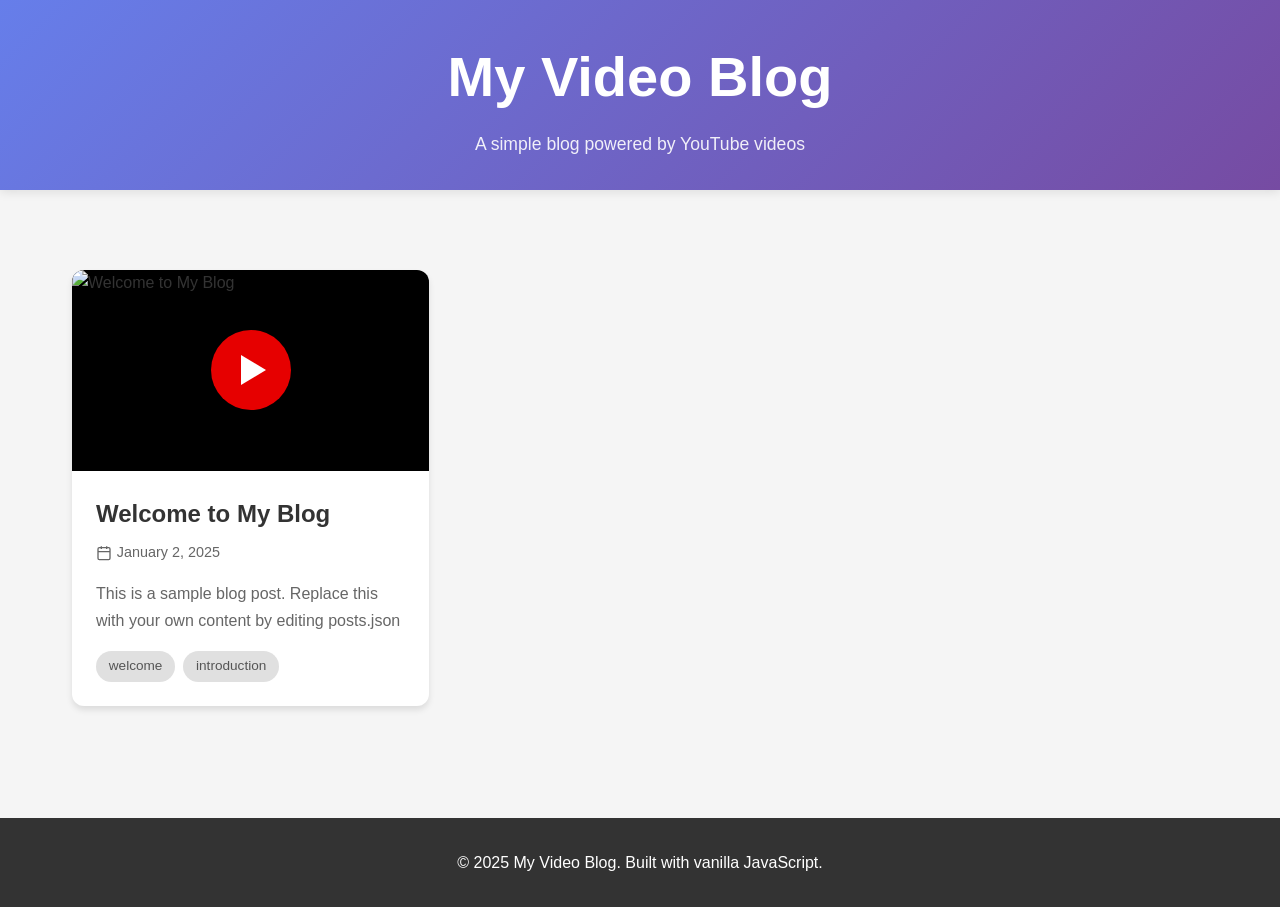
==== index.html @ 634bb18b "first commit" ====
<!DOCTYPE html>
<html lang="en">
<head>
    <meta charset="UTF-8">
    <meta name="viewport" content="width=device-width, initial-scale=1.0">
    <title>My Video Blog</title>
    <link rel="stylesheet" href="src/styles.css">
</head>
<body>
    <header>
        <h1>My Video Blog</h1>
        <p class="subtitle">A simple blog powered by YouTube videos</p>
    </header>
    
    <main>
        <div class="posts-container">
            
        <article class="post-card" data-video-id="dQw4w9WgXcQ">
            <div class="thumbnail-container">
                <img src="https://img.youtube.com/vi/dQw4w9WgXcQ/maxresdefault.jpg" alt="Welcome to My Blog" loading="lazy">
                <div class="play-button"></div>
            </div>
            <div class="post-content">
                <h2 class="post-title">Welcome to My Blog</h2>
                <div class="post-meta">
                    <span class="post-date">
                        <svg width="16" height="16" viewBox="0 0 24 24" fill="none" stroke="currentColor" stroke-width="2">
                            <rect x="3" y="4" width="18" height="18" rx="2" ry="2"></rect>
                            <line x1="16" y1="2" x2="16" y2="6"></line>
                            <line x1="8" y1="2" x2="8" y2="6"></line>
                            <line x1="3" y1="10" x2="21" y2="10"></line>
                        </svg>
                        January 2, 2025
                    </span>
                </div>
                <p class="post-description">This is a sample blog post. Replace this with your own content by editing posts.json</p>
                <div class="post-tags"><span class="tag">welcome</span><span class="tag">introduction</span></div>
            </div>
        </article>
    
        </div>
    </main>
    
    <footer>
        <p>&copy; 2025 My Video Blog. Built with vanilla JavaScript.</p>
    </footer>
    
    <!-- Video Modal -->
    <div id="videoModal" class="modal">
        <div class="modal-content">
            <span class="close">&times;</span>
            <div class="video-wrapper">
                <iframe id="videoFrame" src="" frameborder="0" allow="accelerometer; autoplay; clipboard-write; encrypted-media; gyroscope; picture-in-picture" allowfullscreen></iframe>
            </div>
        </div>
    </div>
    
    <script src="src/script.js"></script>
</body>
</html>
---- src/styles.css ----
/* Reset and Base Styles */
* {
    margin: 0;
    padding: 0;
    box-sizing: border-box;
}

body {
    font-family: -apple-system, BlinkMacSystemFont, 'Segoe UI', Roboto, Oxygen, Ubuntu, Cantarell, sans-serif;
    line-height: 1.6;
    color: #333;
    background-color: #f5f5f5;
}

/* Header */
header {
    background: linear-gradient(135deg, #667eea 0%, #764ba2 100%);
    color: white;
    padding: 2rem 1rem;
    text-align: center;
    box-shadow: 0 2px 10px rgba(0, 0, 0, 0.1);
}

header h1 {
    font-size: 2.5rem;
    margin-bottom: 0.5rem;
    font-weight: 700;
}

.subtitle {
    font-size: 1.1rem;
    opacity: 0.9;
    font-weight: 300;
}

/* Main Content */
main {
    max-width: 1200px;
    margin: 0 auto;
    padding: 2rem 1rem;
}

/* Posts Container - Grid Layout */
.posts-container {
    display: grid;
    grid-template-columns: 1fr;
    gap: 2rem;
    margin-top: 2rem;
}

/* Post Card */
.post-card {
    background: white;
    border-radius: 12px;
    overflow: hidden;
    box-shadow: 0 4px 6px rgba(0, 0, 0, 0.1);
    transition: transform 0.3s ease, box-shadow 0.3s ease;
    cursor: pointer;
}

.post-card:hover {
    transform: translateY(-5px);
    box-shadow: 0 8px 15px rgba(0, 0, 0, 0.2);
}

/* Thumbnail */
.thumbnail-container {
    position: relative;
    width: 100%;
    padding-top: 56.25%; /* 16:9 Aspect Ratio */
    overflow: hidden;
    background: #000;
}

.thumbnail-container img {
    position: absolute;
    top: 0;
    left: 0;
    width: 100%;
    height: 100%;
    object-fit: cover;
    transition: transform 0.3s ease;
}

.post-card:hover .thumbnail-container img {
    transform: scale(1.05);
}

.play-button {
    position: absolute;
    top: 50%;
    left: 50%;
    transform: translate(-50%, -50%);
    width: 80px;
    height: 80px;
    background: rgba(255, 0, 0, 0.9);
    border-radius: 50%;
    display: flex;
    align-items: center;
    justify-content: center;
    transition: transform 0.3s ease, background 0.3s ease;
    pointer-events: none;
}

.play-button::before {
    content: '';
    width: 0;
    height: 0;
    border-left: 25px solid white;
    border-top: 15px solid transparent;
    border-bottom: 15px solid transparent;
    margin-left: 5px;
}

.post-card:hover .play-button {
    transform: translate(-50%, -50%) scale(1.1);
    background: rgba(255, 0, 0, 1);
}

/* Post Content */
.post-content {
    padding: 1.5rem;
}

.post-title {
    font-size: 1.5rem;
    margin-bottom: 0.5rem;
    color: #333;
    font-weight: 600;
}

.post-meta {
    display: flex;
    align-items: center;
    gap: 1rem;
    margin-bottom: 1rem;
    font-size: 0.9rem;
    color: #666;
}

.post-date {
    display: flex;
    align-items: center;
    gap: 0.3rem;
}

.post-tags {
    display: flex;
    flex-wrap: wrap;
    gap: 0.5rem;
    margin-top: 1rem;
}

.tag {
    background: #e0e0e0;
    color: #555;
    padding: 0.3rem 0.8rem;
    border-radius: 20px;
    font-size: 0.85rem;
    font-weight: 500;
}

.post-description {
    color: #666;
    line-height: 1.7;
}

/* Modal Styles */
.modal {
    display: none;
    position: fixed;
    z-index: 1000;
    left: 0;
    top: 0;
    width: 100%;
    height: 100%;
    background-color: rgba(0, 0, 0, 0.9);
    animation: fadeIn 0.3s ease;
}

.modal.show {
    display: flex;
    align-items: center;
    justify-content: center;
}

@keyframes fadeIn {
    from {
        opacity: 0;
    }
    to {
        opacity: 1;
    }
}

.modal-content {
    position: relative;
    width: 90%;
    max-width: 900px;
    margin: auto;
    animation: slideIn 0.3s ease;
}

@keyframes slideIn {
    from {
        transform: scale(0.8);
        opacity: 0;
    }
    to {
        transform: scale(1);
        opacity: 1;
    }
}

.close {
    position: absolute;
    top: -40px;
    right: 0;
    color: white;
    font-size: 40px;
    font-weight: bold;
    cursor: pointer;
    transition: color 0.3s ease;
    z-index: 1001;
}

.close:hover {
    color: #ff4444;
}

.video-wrapper {
    position: relative;
    padding-bottom: 56.25%; /* 16:9 Aspect Ratio */
    height: 0;
    overflow: hidden;
    background: #000;
    border-radius: 8px;
}

.video-wrapper iframe {
    position: absolute;
    top: 0;
    left: 0;
    width: 100%;
    height: 100%;
    border: none;
}

/* Footer */
footer {
    background: #333;
    color: white;
    text-align: center;
    padding: 2rem 1rem;
    margin-top: 4rem;
}

/* Responsive Design - Tablet */
@media (min-width: 768px) {
    header h1 {
        font-size: 3rem;
    }
    
    .posts-container {
        grid-template-columns: repeat(2, 1fr);
        gap: 2rem;
    }
    
    main {
        padding: 3rem 2rem;
    }
}

/* Responsive Design - Desktop */
@media (min-width: 1024px) {
    .posts-container {
        grid-template-columns: repeat(3, 1fr);
    }
    
    header h1 {
        font-size: 3.5rem;
    }
}

/* Mobile Optimizations */
@media (max-width: 767px) {
    header {
        padding: 1.5rem 1rem;
    }
    
    header h1 {
        font-size: 2rem;
    }
    
    .subtitle {
        font-size: 1rem;
    }
    
    main {
        padding: 1.5rem 1rem;
    }
    
    .post-content {
        padding: 1rem;
    }
    
    .post-title {
        font-size: 1.25rem;
    }
    
    .modal-content {
        width: 95%;
    }
    
    .close {
        top: -35px;
        font-size: 35px;
    }
}
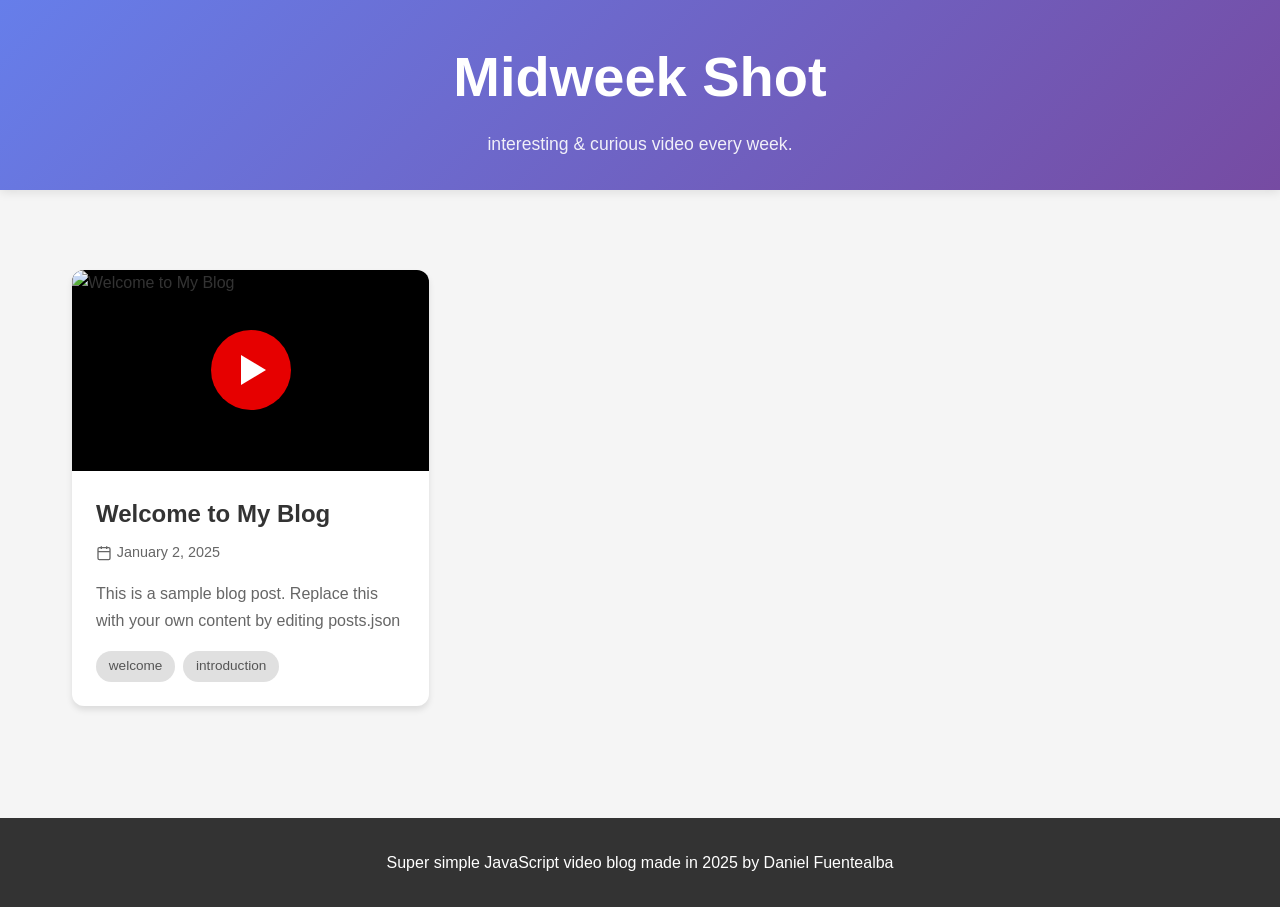
==== commit 3b7e3176: "update and organization in different files" ====
--- a/index.html
+++ b/index.html
@@ -3,13 +3,13 @@
 <head>
     <meta charset="UTF-8">
     <meta name="viewport" content="width=device-width, initial-scale=1.0">
-    <title>My Video Blog</title>
+    <title>Midweek Shot</title>
     <link rel="stylesheet" href="src/styles.css">
 </head>
 <body>
     <header>
-        <h1>My Video Blog</h1>
-        <p class="subtitle">A simple blog powered by YouTube videos</p>
+        <h1>Midweek Shot</h1>
+        <p class="subtitle">interesting & curious video every week.</p>
     </header>
     
     <main>
@@ -42,7 +42,7 @@
     </main>
     
     <footer>
-        <p>&copy; 2025 My Video Blog. Built with vanilla JavaScript.</p>
+        <p>Super simple JavaScript video blog made in 2025 by Daniel Fuentealba</p>
     </footer>
     
     <!-- Video Modal -->
@@ -55,7 +55,8 @@
         </div>
     </div>
     
-    <script src="src/script.js"></script>
+    <script src="src/js/modal.js"></script>
+    <script src="src/js/posts.js"></script>
+    <script src="src/js/main.js"></script>
 </body>
 </html>
-
--- a/src/styles.css
+++ b/src/styles.css
@@ -54,12 +54,11 @@
     border-radius: 12px;
     overflow: hidden;
     box-shadow: 0 4px 6px rgba(0, 0, 0, 0.1);
-    transition: transform 0.3s ease, box-shadow 0.3s ease;
+    transition: box-shadow 0.3s ease;
     cursor: pointer;
 }
 
 .post-card:hover {
-    transform: translateY(-5px);
     box-shadow: 0 8px 15px rgba(0, 0, 0, 0.2);
 }
 
@@ -198,18 +197,6 @@
     width: 90%;
     max-width: 900px;
     margin: auto;
-    animation: slideIn 0.3s ease;
-}
-
-@keyframes slideIn {
-    from {
-        transform: scale(0.8);
-        opacity: 0;
-    }
-    to {
-        transform: scale(1);
-        opacity: 1;
-    }
 }
 
 .close {
@@ -235,6 +222,18 @@
     overflow: hidden;
     background: #000;
     border-radius: 8px;
+    animation: slideIn 0.3s ease;
+}
+
+@keyframes slideIn {
+    from {
+        transform: scale(0.8);
+        opacity: 0;
+    }
+    to {
+        transform: scale(1);
+        opacity: 1;
+    }
 }
 
 .video-wrapper iframe {
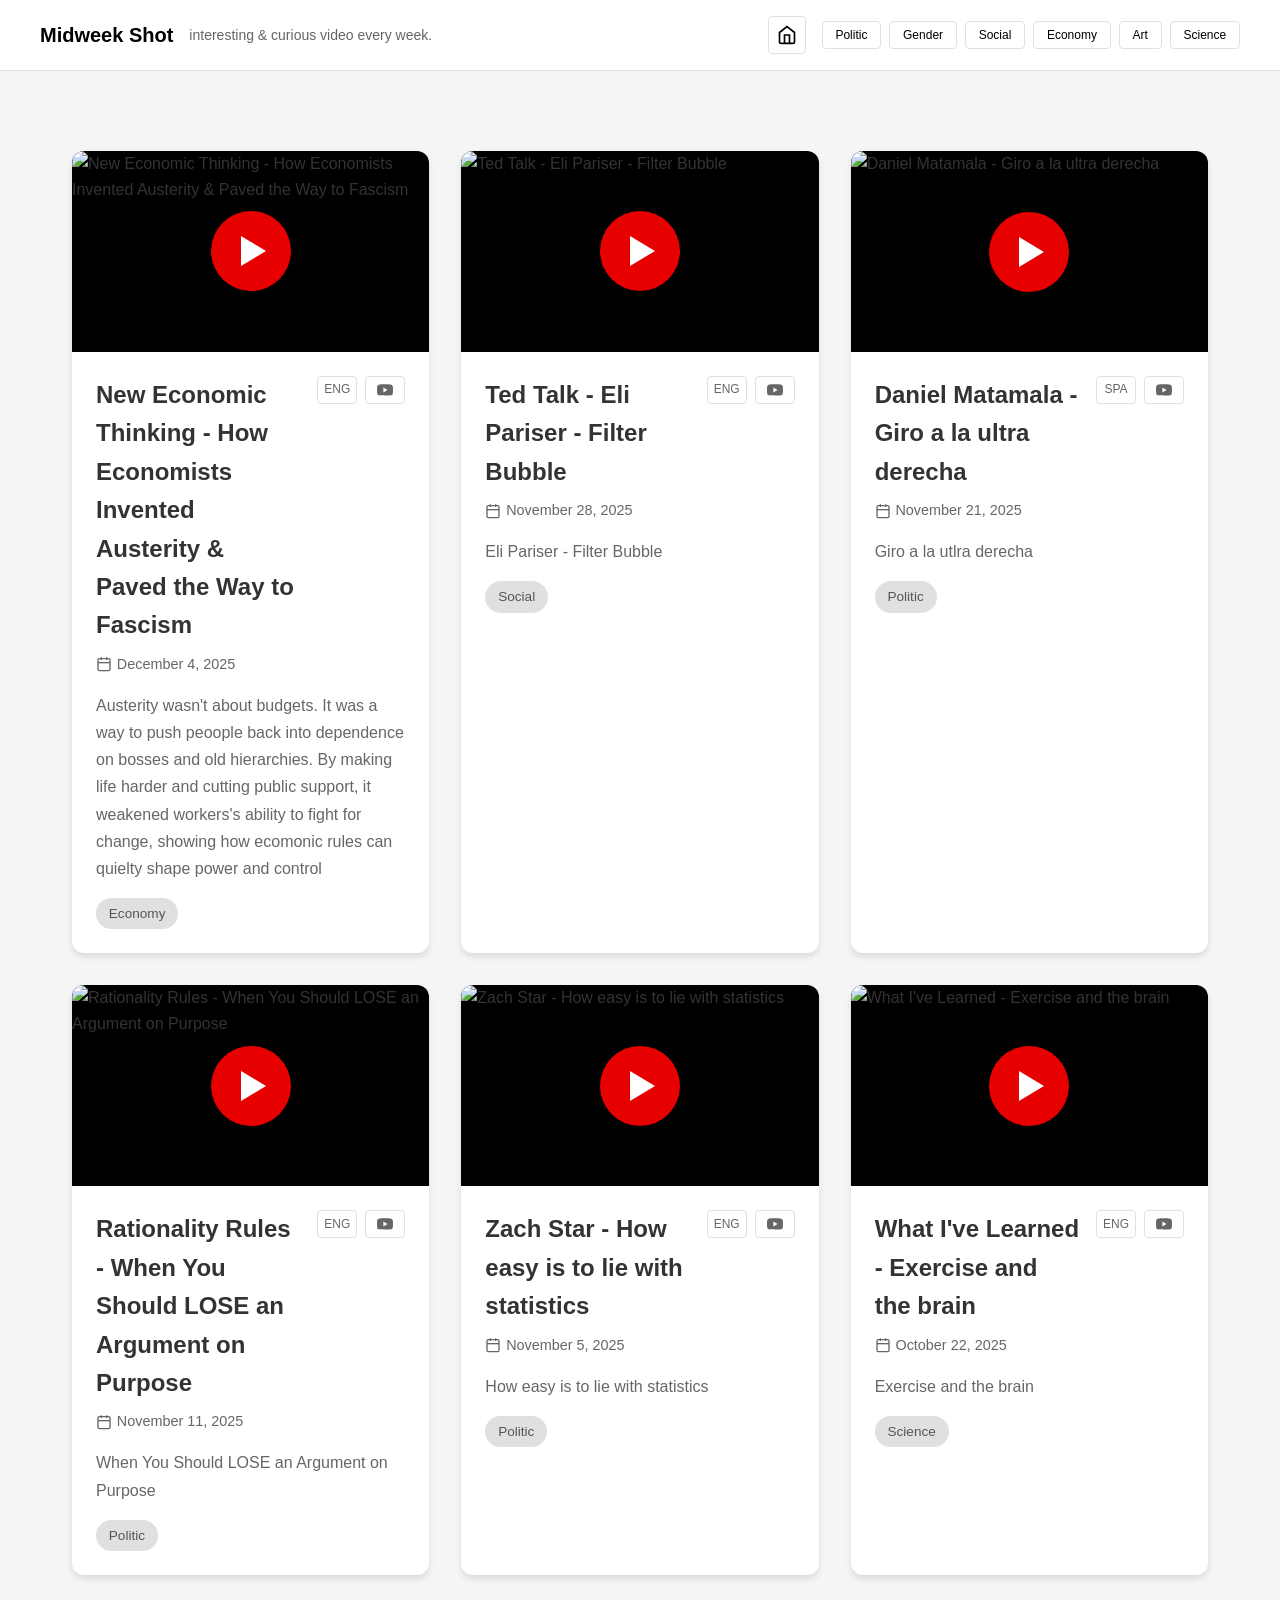
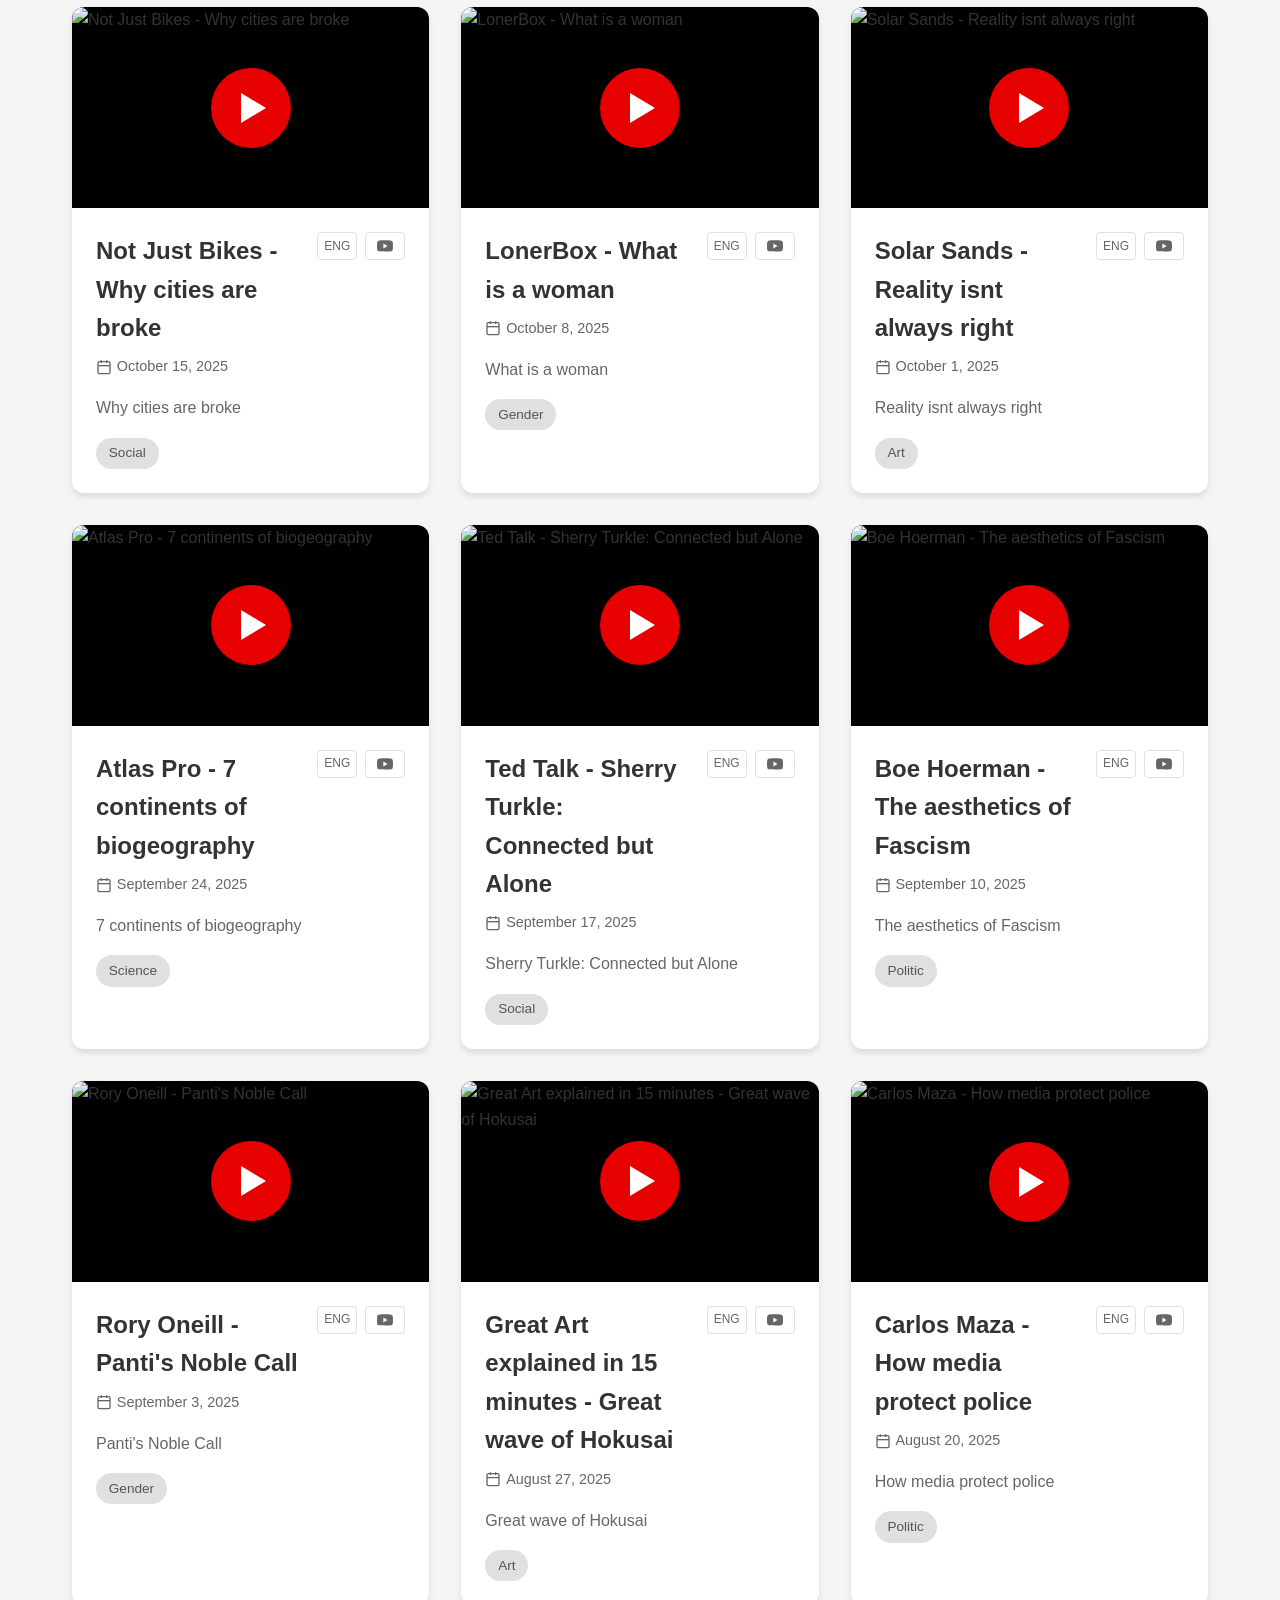
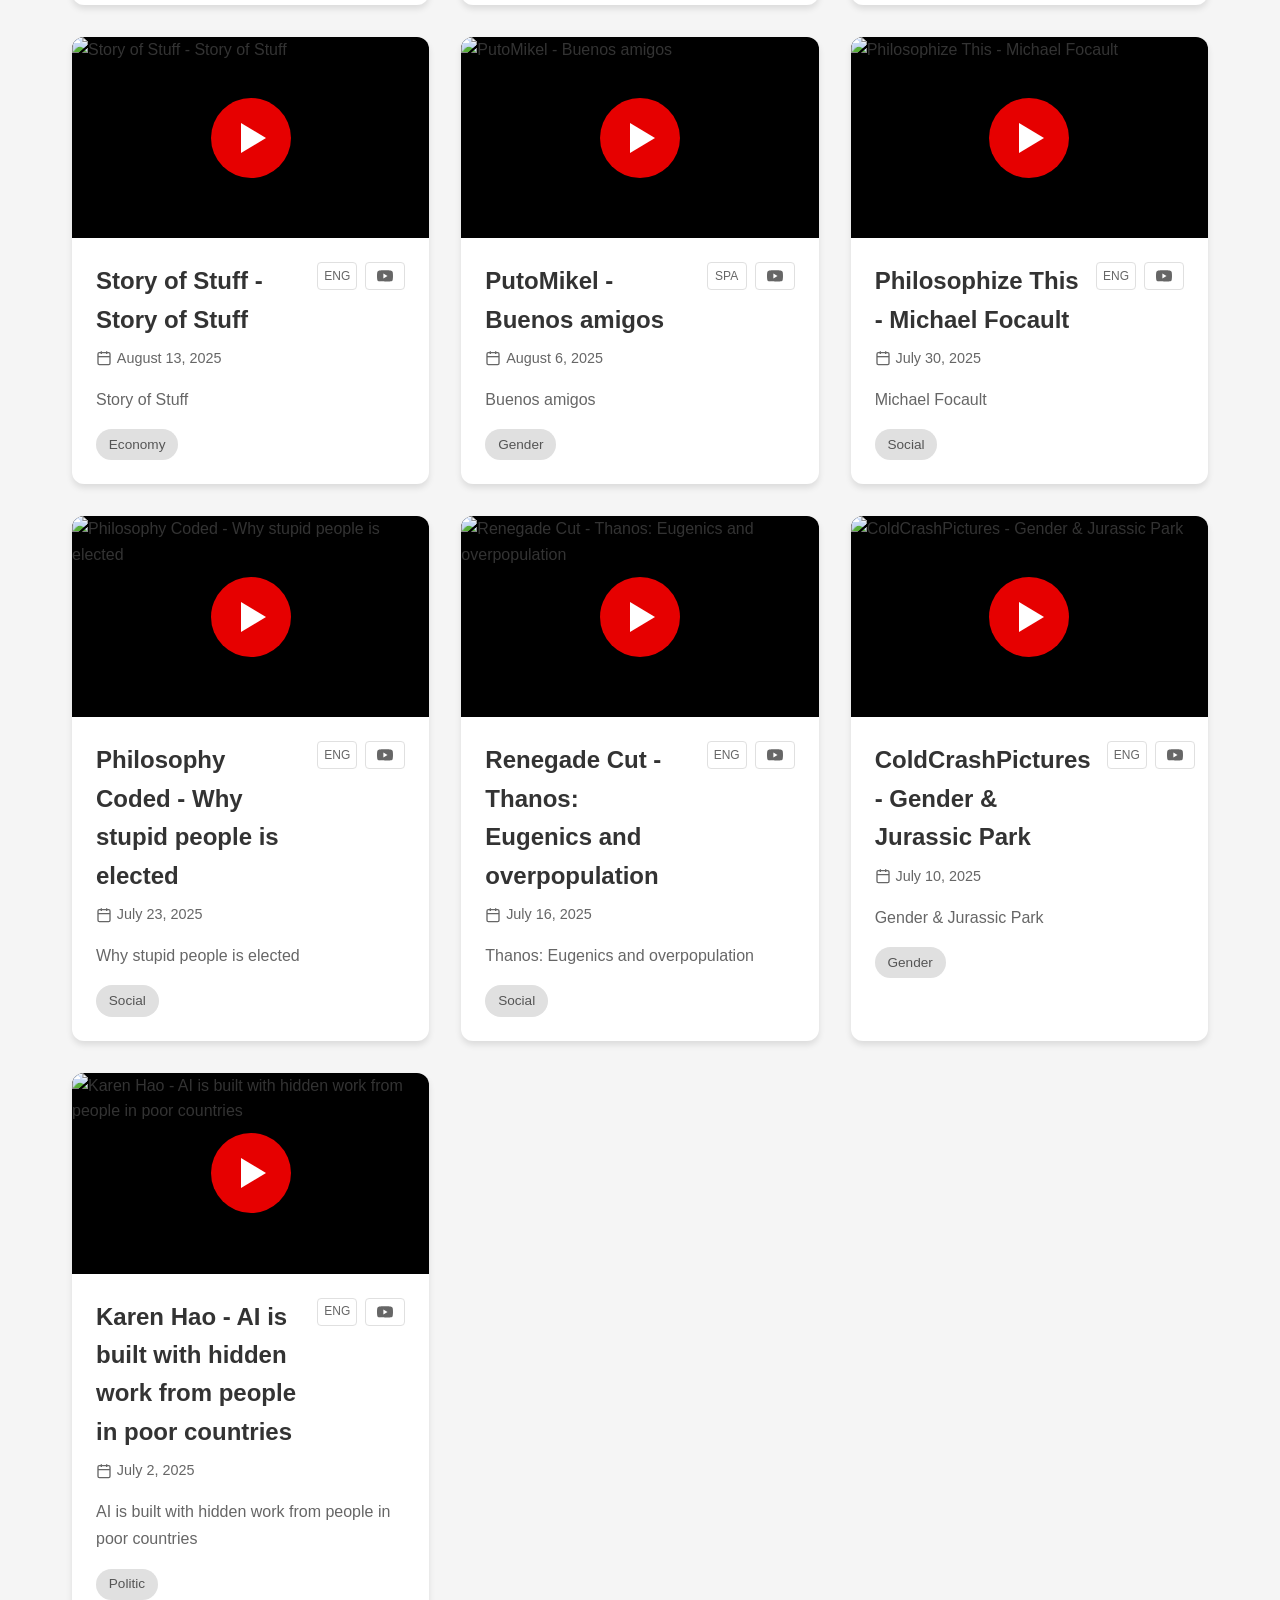
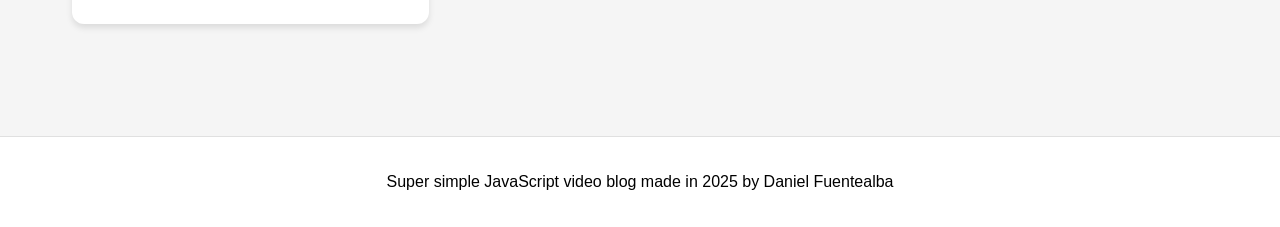
==== commit 7d49a035: "Added tag filtering, created posts, autobuilding (build.yml), youtube integration." ====
--- a/index.html
+++ b/index.html
@@ -1,62 +1,791 @@
 <!DOCTYPE html>
 <html lang="en">
+
 <head>
     <meta charset="UTF-8">
     <meta name="viewport" content="width=device-width, initial-scale=1.0">
     <title>Midweek Shot</title>
     <link rel="stylesheet" href="src/styles.css">
 </head>
+
 <body>
-    <header>
-        <h1>Midweek Shot</h1>
-        <p class="subtitle">interesting & curious video every week.</p>
-    </header>
-    
+    <nav class="navbar">
+        <div class="nav-content">
+            <a href="/" class="nav-brand">
+                <h1>Midweek Shot</h1>
+                <p class="subtitle">interesting & curious video every week.</p>
+            </a>
+            <div class="nav-actions">
+                <a href="/" class="nav-home" title="Home">
+                    <svg width="20" height="20" viewBox="0 0 24 24" fill="none" stroke="currentColor" stroke-width="2">
+                        <path d="M3 9l9-7 9 7v11a2 2 0 0 1-2 2H5a2 2 0 0 1-2-2z"></path>
+                        <polyline points="9 22 9 12 15 12 15 22"></polyline>
+                    </svg>
+                </a>
+                <div class="tag-filters">
+                    <button class="tag-filter" data-tag="Politic">Politic</button>
+                    <button class="tag-filter" data-tag="Gender">Gender</button>
+                    <button class="tag-filter" data-tag="Social">Social</button>
+                    <button class="tag-filter" data-tag="Economy">Economy</button>
+                    <button class="tag-filter" data-tag="Art">Art</button>
+                    <button class="tag-filter" data-tag="Science">Science</button>
+                </div>
+            </div>
+        </div>
+    </nav>
+
     <main>
         <div class="posts-container">
             
-        <article class="post-card" data-video-id="dQw4w9WgXcQ">
-            <div class="thumbnail-container">
-                <img src="https://img.youtube.com/vi/dQw4w9WgXcQ/maxresdefault.jpg" alt="Welcome to My Blog" loading="lazy">
-                <div class="play-button"></div>
-            </div>
-            <div class="post-content">
-                <h2 class="post-title">Welcome to My Blog</h2>
-                <div class="post-meta">
-                    <span class="post-date">
-                        <svg width="16" height="16" viewBox="0 0 24 24" fill="none" stroke="currentColor" stroke-width="2">
-                            <rect x="3" y="4" width="18" height="18" rx="2" ry="2"></rect>
-                            <line x1="16" y1="2" x2="16" y2="6"></line>
-                            <line x1="8" y1="2" x2="8" y2="6"></line>
-                            <line x1="3" y1="10" x2="21" y2="10"></line>
-                        </svg>
-                        January 2, 2025
-                    </span>
-                </div>
-                <p class="post-description">This is a sample blog post. Replace this with your own content by editing posts.json</p>
-                <div class="post-tags"><span class="tag">welcome</span><span class="tag">introduction</span></div>
+        <article class="post-card" data-video-id="ofFR1mD2UOM" data-tags="Economy">
+            <div class="thumbnail-container">
+                <img src="https://img.youtube.com/vi/ofFR1mD2UOM/maxresdefault.jpg" alt="New Economic Thinking - How Economists Invented Austerity & Paved the Way to Fascism" loading="lazy">
+                <div class="play-button"></div>
+            </div>
+            <div class="post-content">
+                <div class="post-header">
+                    <h2 class="post-title">New Economic Thinking - How Economists Invented Austerity & Paved the Way to Fascism</h2>
+                    <div class="post-header-badges">
+                        <span class="post-language">ENG</span>
+                        <a href="https://www.youtube.com/watch?v=ofFR1mD2UOM" target="_blank" rel="noopener noreferrer" class="youtube-button" title="Open the video in Youtube">
+    <svg width="16" height="16" viewBox="0 0 24 24" fill="currentColor">
+      <path d="M23.498 6.186a3.016 3.016 0 0 0-2.122-2.136C19.505 3.545 12 3.545 12 3.545s-7.505 0-9.377.505A3.017 3.017 0 0 0 .502 6.186C0 8.07 0 12 0 12s0 3.93.502 5.814a3.016 3.016 0 0 0 2.122 2.136c1.871.505 9.376.505 9.376.505s7.505 0 9.377-.505a3.015 3.015 0 0 0 2.122-2.136C24 15.93 24 12 24 12s0-3.93-.502-5.814zM9.545 15.568V8.432L15.818 12l-6.273 3.568z"/>
+    </svg>
+  </a>
+                    </div>
+                </div>
+                <div class="post-meta">
+                    <span class="post-date">
+                        <svg width="16" height="16" viewBox="0 0 24 24" fill="none" stroke="currentColor" stroke-width="2">
+                            <rect x="3" y="4" width="18" height="18" rx="2" ry="2"></rect>
+                            <line x1="16" y1="2" x2="16" y2="6"></line>
+                            <line x1="8" y1="2" x2="8" y2="6"></line>
+                            <line x1="3" y1="10" x2="21" y2="10"></line>
+                        </svg>
+                        December 4, 2025
+                    </span>
+                </div>
+                <p class="post-description">Austerity wasn't about budgets. It was a way to push peoople back into dependence on bosses and old hierarchies. By making life harder and cutting public support, it weakened workers's ability to fight for change, showing how ecomonic rules can quielty shape power and control</p>
+                <div class="post-tags"><span class="tag">Economy</span></div>
+            </div>
+        </article>
+    
+        <article class="post-card" data-video-id="B8ofWFx525s" data-tags="Social">
+            <div class="thumbnail-container">
+                <img src="https://img.youtube.com/vi/B8ofWFx525s/maxresdefault.jpg" alt="Ted Talk - Eli Pariser - Filter Bubble" loading="lazy">
+                <div class="play-button"></div>
+            </div>
+            <div class="post-content">
+                <div class="post-header">
+                    <h2 class="post-title">Ted Talk - Eli Pariser - Filter Bubble</h2>
+                    <div class="post-header-badges">
+                        <span class="post-language">ENG</span>
+                        <a href="https://www.youtube.com/watch?v=B8ofWFx525s" target="_blank" rel="noopener noreferrer" class="youtube-button" title="Open the video in Youtube">
+    <svg width="16" height="16" viewBox="0 0 24 24" fill="currentColor">
+      <path d="M23.498 6.186a3.016 3.016 0 0 0-2.122-2.136C19.505 3.545 12 3.545 12 3.545s-7.505 0-9.377.505A3.017 3.017 0 0 0 .502 6.186C0 8.07 0 12 0 12s0 3.93.502 5.814a3.016 3.016 0 0 0 2.122 2.136c1.871.505 9.376.505 9.376.505s7.505 0 9.377-.505a3.015 3.015 0 0 0 2.122-2.136C24 15.93 24 12 24 12s0-3.93-.502-5.814zM9.545 15.568V8.432L15.818 12l-6.273 3.568z"/>
+    </svg>
+  </a>
+                    </div>
+                </div>
+                <div class="post-meta">
+                    <span class="post-date">
+                        <svg width="16" height="16" viewBox="0 0 24 24" fill="none" stroke="currentColor" stroke-width="2">
+                            <rect x="3" y="4" width="18" height="18" rx="2" ry="2"></rect>
+                            <line x1="16" y1="2" x2="16" y2="6"></line>
+                            <line x1="8" y1="2" x2="8" y2="6"></line>
+                            <line x1="3" y1="10" x2="21" y2="10"></line>
+                        </svg>
+                        November 28, 2025
+                    </span>
+                </div>
+                <p class="post-description">Eli Pariser - Filter Bubble</p>
+                <div class="post-tags"><span class="tag">Social</span></div>
+            </div>
+        </article>
+    
+        <article class="post-card" data-video-id="IiMfndq1tjo?t=498" data-tags="Politic">
+            <div class="thumbnail-container">
+                <img src="https://img.youtube.com/vi/IiMfndq1tjo?t=498/maxresdefault.jpg" alt="Daniel Matamala - Giro a la ultra derecha" loading="lazy">
+                <div class="play-button"></div>
+            </div>
+            <div class="post-content">
+                <div class="post-header">
+                    <h2 class="post-title">Daniel Matamala - Giro a la ultra derecha</h2>
+                    <div class="post-header-badges">
+                        <span class="post-language">SPA</span>
+                        <a href="https://www.youtube.com/watch?v=IiMfndq1tjo?t=498" target="_blank" rel="noopener noreferrer" class="youtube-button" title="Open the video in Youtube">
+    <svg width="16" height="16" viewBox="0 0 24 24" fill="currentColor">
+      <path d="M23.498 6.186a3.016 3.016 0 0 0-2.122-2.136C19.505 3.545 12 3.545 12 3.545s-7.505 0-9.377.505A3.017 3.017 0 0 0 .502 6.186C0 8.07 0 12 0 12s0 3.93.502 5.814a3.016 3.016 0 0 0 2.122 2.136c1.871.505 9.376.505 9.376.505s7.505 0 9.377-.505a3.015 3.015 0 0 0 2.122-2.136C24 15.93 24 12 24 12s0-3.93-.502-5.814zM9.545 15.568V8.432L15.818 12l-6.273 3.568z"/>
+    </svg>
+  </a>
+                    </div>
+                </div>
+                <div class="post-meta">
+                    <span class="post-date">
+                        <svg width="16" height="16" viewBox="0 0 24 24" fill="none" stroke="currentColor" stroke-width="2">
+                            <rect x="3" y="4" width="18" height="18" rx="2" ry="2"></rect>
+                            <line x1="16" y1="2" x2="16" y2="6"></line>
+                            <line x1="8" y1="2" x2="8" y2="6"></line>
+                            <line x1="3" y1="10" x2="21" y2="10"></line>
+                        </svg>
+                        November 21, 2025
+                    </span>
+                </div>
+                <p class="post-description">Giro a la utlra derecha</p>
+                <div class="post-tags"><span class="tag">Politic</span></div>
+            </div>
+        </article>
+    
+        <article class="post-card" data-video-id="JcUZszps8LA" data-tags="Politic">
+            <div class="thumbnail-container">
+                <img src="https://img.youtube.com/vi/JcUZszps8LA/maxresdefault.jpg" alt="Rationality Rules - When You Should LOSE an Argument on Purpose" loading="lazy">
+                <div class="play-button"></div>
+            </div>
+            <div class="post-content">
+                <div class="post-header">
+                    <h2 class="post-title">Rationality Rules - When You Should LOSE an Argument on Purpose</h2>
+                    <div class="post-header-badges">
+                        <span class="post-language">ENG</span>
+                        <a href="https://www.youtube.com/watch?v=JcUZszps8LA" target="_blank" rel="noopener noreferrer" class="youtube-button" title="Open the video in Youtube">
+    <svg width="16" height="16" viewBox="0 0 24 24" fill="currentColor">
+      <path d="M23.498 6.186a3.016 3.016 0 0 0-2.122-2.136C19.505 3.545 12 3.545 12 3.545s-7.505 0-9.377.505A3.017 3.017 0 0 0 .502 6.186C0 8.07 0 12 0 12s0 3.93.502 5.814a3.016 3.016 0 0 0 2.122 2.136c1.871.505 9.376.505 9.376.505s7.505 0 9.377-.505a3.015 3.015 0 0 0 2.122-2.136C24 15.93 24 12 24 12s0-3.93-.502-5.814zM9.545 15.568V8.432L15.818 12l-6.273 3.568z"/>
+    </svg>
+  </a>
+                    </div>
+                </div>
+                <div class="post-meta">
+                    <span class="post-date">
+                        <svg width="16" height="16" viewBox="0 0 24 24" fill="none" stroke="currentColor" stroke-width="2">
+                            <rect x="3" y="4" width="18" height="18" rx="2" ry="2"></rect>
+                            <line x1="16" y1="2" x2="16" y2="6"></line>
+                            <line x1="8" y1="2" x2="8" y2="6"></line>
+                            <line x1="3" y1="10" x2="21" y2="10"></line>
+                        </svg>
+                        November 11, 2025
+                    </span>
+                </div>
+                <p class="post-description">When You Should LOSE an Argument on Purpose</p>
+                <div class="post-tags"><span class="tag">Politic</span></div>
+            </div>
+        </article>
+    
+        <article class="post-card" data-video-id="bVG2OQp6jEQ" data-tags="Politic">
+            <div class="thumbnail-container">
+                <img src="https://img.youtube.com/vi/bVG2OQp6jEQ/maxresdefault.jpg" alt="Zach Star - How easy is to lie with statistics" loading="lazy">
+                <div class="play-button"></div>
+            </div>
+            <div class="post-content">
+                <div class="post-header">
+                    <h2 class="post-title">Zach Star - How easy is to lie with statistics</h2>
+                    <div class="post-header-badges">
+                        <span class="post-language">ENG</span>
+                        <a href="https://www.youtube.com/watch?v=bVG2OQp6jEQ" target="_blank" rel="noopener noreferrer" class="youtube-button" title="Open the video in Youtube">
+    <svg width="16" height="16" viewBox="0 0 24 24" fill="currentColor">
+      <path d="M23.498 6.186a3.016 3.016 0 0 0-2.122-2.136C19.505 3.545 12 3.545 12 3.545s-7.505 0-9.377.505A3.017 3.017 0 0 0 .502 6.186C0 8.07 0 12 0 12s0 3.93.502 5.814a3.016 3.016 0 0 0 2.122 2.136c1.871.505 9.376.505 9.376.505s7.505 0 9.377-.505a3.015 3.015 0 0 0 2.122-2.136C24 15.93 24 12 24 12s0-3.93-.502-5.814zM9.545 15.568V8.432L15.818 12l-6.273 3.568z"/>
+    </svg>
+  </a>
+                    </div>
+                </div>
+                <div class="post-meta">
+                    <span class="post-date">
+                        <svg width="16" height="16" viewBox="0 0 24 24" fill="none" stroke="currentColor" stroke-width="2">
+                            <rect x="3" y="4" width="18" height="18" rx="2" ry="2"></rect>
+                            <line x1="16" y1="2" x2="16" y2="6"></line>
+                            <line x1="8" y1="2" x2="8" y2="6"></line>
+                            <line x1="3" y1="10" x2="21" y2="10"></line>
+                        </svg>
+                        November 5, 2025
+                    </span>
+                </div>
+                <p class="post-description">How easy is to lie with statistics</p>
+                <div class="post-tags"><span class="tag">Politic</span></div>
+            </div>
+        </article>
+    
+        <article class="post-card" data-video-id="DsVzKCk066g" data-tags="Science">
+            <div class="thumbnail-container">
+                <img src="https://img.youtube.com/vi/DsVzKCk066g/maxresdefault.jpg" alt="What I've Learned - Exercise and the brain" loading="lazy">
+                <div class="play-button"></div>
+            </div>
+            <div class="post-content">
+                <div class="post-header">
+                    <h2 class="post-title">What I've Learned - Exercise and the brain</h2>
+                    <div class="post-header-badges">
+                        <span class="post-language">ENG</span>
+                        <a href="https://www.youtube.com/watch?v=DsVzKCk066g" target="_blank" rel="noopener noreferrer" class="youtube-button" title="Open the video in Youtube">
+    <svg width="16" height="16" viewBox="0 0 24 24" fill="currentColor">
+      <path d="M23.498 6.186a3.016 3.016 0 0 0-2.122-2.136C19.505 3.545 12 3.545 12 3.545s-7.505 0-9.377.505A3.017 3.017 0 0 0 .502 6.186C0 8.07 0 12 0 12s0 3.93.502 5.814a3.016 3.016 0 0 0 2.122 2.136c1.871.505 9.376.505 9.376.505s7.505 0 9.377-.505a3.015 3.015 0 0 0 2.122-2.136C24 15.93 24 12 24 12s0-3.93-.502-5.814zM9.545 15.568V8.432L15.818 12l-6.273 3.568z"/>
+    </svg>
+  </a>
+                    </div>
+                </div>
+                <div class="post-meta">
+                    <span class="post-date">
+                        <svg width="16" height="16" viewBox="0 0 24 24" fill="none" stroke="currentColor" stroke-width="2">
+                            <rect x="3" y="4" width="18" height="18" rx="2" ry="2"></rect>
+                            <line x1="16" y1="2" x2="16" y2="6"></line>
+                            <line x1="8" y1="2" x2="8" y2="6"></line>
+                            <line x1="3" y1="10" x2="21" y2="10"></line>
+                        </svg>
+                        October 22, 2025
+                    </span>
+                </div>
+                <p class="post-description">Exercise and the brain</p>
+                <div class="post-tags"><span class="tag">Science</span></div>
+            </div>
+        </article>
+    
+        <article class="post-card" data-video-id="7IsMeKl-Sv0" data-tags="Social">
+            <div class="thumbnail-container">
+                <img src="https://img.youtube.com/vi/7IsMeKl-Sv0/maxresdefault.jpg" alt="Not Just Bikes - Why cities are broke" loading="lazy">
+                <div class="play-button"></div>
+            </div>
+            <div class="post-content">
+                <div class="post-header">
+                    <h2 class="post-title">Not Just Bikes - Why cities are broke</h2>
+                    <div class="post-header-badges">
+                        <span class="post-language">ENG</span>
+                        <a href="https://www.youtube.com/watch?v=7IsMeKl-Sv0" target="_blank" rel="noopener noreferrer" class="youtube-button" title="Open the video in Youtube">
+    <svg width="16" height="16" viewBox="0 0 24 24" fill="currentColor">
+      <path d="M23.498 6.186a3.016 3.016 0 0 0-2.122-2.136C19.505 3.545 12 3.545 12 3.545s-7.505 0-9.377.505A3.017 3.017 0 0 0 .502 6.186C0 8.07 0 12 0 12s0 3.93.502 5.814a3.016 3.016 0 0 0 2.122 2.136c1.871.505 9.376.505 9.376.505s7.505 0 9.377-.505a3.015 3.015 0 0 0 2.122-2.136C24 15.93 24 12 24 12s0-3.93-.502-5.814zM9.545 15.568V8.432L15.818 12l-6.273 3.568z"/>
+    </svg>
+  </a>
+                    </div>
+                </div>
+                <div class="post-meta">
+                    <span class="post-date">
+                        <svg width="16" height="16" viewBox="0 0 24 24" fill="none" stroke="currentColor" stroke-width="2">
+                            <rect x="3" y="4" width="18" height="18" rx="2" ry="2"></rect>
+                            <line x1="16" y1="2" x2="16" y2="6"></line>
+                            <line x1="8" y1="2" x2="8" y2="6"></line>
+                            <line x1="3" y1="10" x2="21" y2="10"></line>
+                        </svg>
+                        October 15, 2025
+                    </span>
+                </div>
+                <p class="post-description">Why cities are broke</p>
+                <div class="post-tags"><span class="tag">Social</span></div>
+            </div>
+        </article>
+    
+        <article class="post-card" data-video-id="DsVzKCk066g" data-tags="Gender">
+            <div class="thumbnail-container">
+                <img src="https://img.youtube.com/vi/DsVzKCk066g/maxresdefault.jpg" alt="LonerBox - What is a woman" loading="lazy">
+                <div class="play-button"></div>
+            </div>
+            <div class="post-content">
+                <div class="post-header">
+                    <h2 class="post-title">LonerBox - What is a woman</h2>
+                    <div class="post-header-badges">
+                        <span class="post-language">ENG</span>
+                        <a href="https://www.youtube.com/watch?v=DsVzKCk066g" target="_blank" rel="noopener noreferrer" class="youtube-button" title="Open the video in Youtube">
+    <svg width="16" height="16" viewBox="0 0 24 24" fill="currentColor">
+      <path d="M23.498 6.186a3.016 3.016 0 0 0-2.122-2.136C19.505 3.545 12 3.545 12 3.545s-7.505 0-9.377.505A3.017 3.017 0 0 0 .502 6.186C0 8.07 0 12 0 12s0 3.93.502 5.814a3.016 3.016 0 0 0 2.122 2.136c1.871.505 9.376.505 9.376.505s7.505 0 9.377-.505a3.015 3.015 0 0 0 2.122-2.136C24 15.93 24 12 24 12s0-3.93-.502-5.814zM9.545 15.568V8.432L15.818 12l-6.273 3.568z"/>
+    </svg>
+  </a>
+                    </div>
+                </div>
+                <div class="post-meta">
+                    <span class="post-date">
+                        <svg width="16" height="16" viewBox="0 0 24 24" fill="none" stroke="currentColor" stroke-width="2">
+                            <rect x="3" y="4" width="18" height="18" rx="2" ry="2"></rect>
+                            <line x1="16" y1="2" x2="16" y2="6"></line>
+                            <line x1="8" y1="2" x2="8" y2="6"></line>
+                            <line x1="3" y1="10" x2="21" y2="10"></line>
+                        </svg>
+                        October 8, 2025
+                    </span>
+                </div>
+                <p class="post-description">What is a woman</p>
+                <div class="post-tags"><span class="tag">Gender</span></div>
+            </div>
+        </article>
+    
+        <article class="post-card" data-video-id="Y6PnlPw9sIg" data-tags="Art">
+            <div class="thumbnail-container">
+                <img src="https://img.youtube.com/vi/Y6PnlPw9sIg/maxresdefault.jpg" alt="Solar Sands - Reality isnt always right" loading="lazy">
+                <div class="play-button"></div>
+            </div>
+            <div class="post-content">
+                <div class="post-header">
+                    <h2 class="post-title">Solar Sands - Reality isnt always right</h2>
+                    <div class="post-header-badges">
+                        <span class="post-language">ENG</span>
+                        <a href="https://www.youtube.com/watch?v=Y6PnlPw9sIg" target="_blank" rel="noopener noreferrer" class="youtube-button" title="Open the video in Youtube">
+    <svg width="16" height="16" viewBox="0 0 24 24" fill="currentColor">
+      <path d="M23.498 6.186a3.016 3.016 0 0 0-2.122-2.136C19.505 3.545 12 3.545 12 3.545s-7.505 0-9.377.505A3.017 3.017 0 0 0 .502 6.186C0 8.07 0 12 0 12s0 3.93.502 5.814a3.016 3.016 0 0 0 2.122 2.136c1.871.505 9.376.505 9.376.505s7.505 0 9.377-.505a3.015 3.015 0 0 0 2.122-2.136C24 15.93 24 12 24 12s0-3.93-.502-5.814zM9.545 15.568V8.432L15.818 12l-6.273 3.568z"/>
+    </svg>
+  </a>
+                    </div>
+                </div>
+                <div class="post-meta">
+                    <span class="post-date">
+                        <svg width="16" height="16" viewBox="0 0 24 24" fill="none" stroke="currentColor" stroke-width="2">
+                            <rect x="3" y="4" width="18" height="18" rx="2" ry="2"></rect>
+                            <line x1="16" y1="2" x2="16" y2="6"></line>
+                            <line x1="8" y1="2" x2="8" y2="6"></line>
+                            <line x1="3" y1="10" x2="21" y2="10"></line>
+                        </svg>
+                        October 1, 2025
+                    </span>
+                </div>
+                <p class="post-description">Reality isnt always right</p>
+                <div class="post-tags"><span class="tag">Art</span></div>
+            </div>
+        </article>
+    
+        <article class="post-card" data-video-id="W94Rth-aIkc" data-tags="Science">
+            <div class="thumbnail-container">
+                <img src="https://img.youtube.com/vi/W94Rth-aIkc/maxresdefault.jpg" alt="Atlas Pro - 7 continents of biogeography" loading="lazy">
+                <div class="play-button"></div>
+            </div>
+            <div class="post-content">
+                <div class="post-header">
+                    <h2 class="post-title">Atlas Pro - 7 continents of biogeography</h2>
+                    <div class="post-header-badges">
+                        <span class="post-language">ENG</span>
+                        <a href="https://www.youtube.com/watch?v=W94Rth-aIkc" target="_blank" rel="noopener noreferrer" class="youtube-button" title="Open the video in Youtube">
+    <svg width="16" height="16" viewBox="0 0 24 24" fill="currentColor">
+      <path d="M23.498 6.186a3.016 3.016 0 0 0-2.122-2.136C19.505 3.545 12 3.545 12 3.545s-7.505 0-9.377.505A3.017 3.017 0 0 0 .502 6.186C0 8.07 0 12 0 12s0 3.93.502 5.814a3.016 3.016 0 0 0 2.122 2.136c1.871.505 9.376.505 9.376.505s7.505 0 9.377-.505a3.015 3.015 0 0 0 2.122-2.136C24 15.93 24 12 24 12s0-3.93-.502-5.814zM9.545 15.568V8.432L15.818 12l-6.273 3.568z"/>
+    </svg>
+  </a>
+                    </div>
+                </div>
+                <div class="post-meta">
+                    <span class="post-date">
+                        <svg width="16" height="16" viewBox="0 0 24 24" fill="none" stroke="currentColor" stroke-width="2">
+                            <rect x="3" y="4" width="18" height="18" rx="2" ry="2"></rect>
+                            <line x1="16" y1="2" x2="16" y2="6"></line>
+                            <line x1="8" y1="2" x2="8" y2="6"></line>
+                            <line x1="3" y1="10" x2="21" y2="10"></line>
+                        </svg>
+                        September 24, 2025
+                    </span>
+                </div>
+                <p class="post-description">7 continents of biogeography</p>
+                <div class="post-tags"><span class="tag">Science</span></div>
+            </div>
+        </article>
+    
+        <article class="post-card" data-video-id="t7Xr3AsBEK4" data-tags="Social">
+            <div class="thumbnail-container">
+                <img src="https://img.youtube.com/vi/t7Xr3AsBEK4/maxresdefault.jpg" alt="Ted Talk - Sherry Turkle: Connected but Alone" loading="lazy">
+                <div class="play-button"></div>
+            </div>
+            <div class="post-content">
+                <div class="post-header">
+                    <h2 class="post-title">Ted Talk - Sherry Turkle: Connected but Alone</h2>
+                    <div class="post-header-badges">
+                        <span class="post-language">ENG</span>
+                        <a href="https://www.youtube.com/watch?v=t7Xr3AsBEK4" target="_blank" rel="noopener noreferrer" class="youtube-button" title="Open the video in Youtube">
+    <svg width="16" height="16" viewBox="0 0 24 24" fill="currentColor">
+      <path d="M23.498 6.186a3.016 3.016 0 0 0-2.122-2.136C19.505 3.545 12 3.545 12 3.545s-7.505 0-9.377.505A3.017 3.017 0 0 0 .502 6.186C0 8.07 0 12 0 12s0 3.93.502 5.814a3.016 3.016 0 0 0 2.122 2.136c1.871.505 9.376.505 9.376.505s7.505 0 9.377-.505a3.015 3.015 0 0 0 2.122-2.136C24 15.93 24 12 24 12s0-3.93-.502-5.814zM9.545 15.568V8.432L15.818 12l-6.273 3.568z"/>
+    </svg>
+  </a>
+                    </div>
+                </div>
+                <div class="post-meta">
+                    <span class="post-date">
+                        <svg width="16" height="16" viewBox="0 0 24 24" fill="none" stroke="currentColor" stroke-width="2">
+                            <rect x="3" y="4" width="18" height="18" rx="2" ry="2"></rect>
+                            <line x1="16" y1="2" x2="16" y2="6"></line>
+                            <line x1="8" y1="2" x2="8" y2="6"></line>
+                            <line x1="3" y1="10" x2="21" y2="10"></line>
+                        </svg>
+                        September 17, 2025
+                    </span>
+                </div>
+                <p class="post-description">Sherry Turkle: Connected but Alone</p>
+                <div class="post-tags"><span class="tag">Social</span></div>
+            </div>
+        </article>
+    
+        <article class="post-card" data-video-id="bxXIVt83hI0" data-tags="Politic">
+            <div class="thumbnail-container">
+                <img src="https://img.youtube.com/vi/bxXIVt83hI0/maxresdefault.jpg" alt="Boe Hoerman - The aesthetics of Fascism" loading="lazy">
+                <div class="play-button"></div>
+            </div>
+            <div class="post-content">
+                <div class="post-header">
+                    <h2 class="post-title">Boe Hoerman - The aesthetics of Fascism</h2>
+                    <div class="post-header-badges">
+                        <span class="post-language">ENG</span>
+                        <a href="https://www.youtube.com/watch?v=bxXIVt83hI0" target="_blank" rel="noopener noreferrer" class="youtube-button" title="Open the video in Youtube">
+    <svg width="16" height="16" viewBox="0 0 24 24" fill="currentColor">
+      <path d="M23.498 6.186a3.016 3.016 0 0 0-2.122-2.136C19.505 3.545 12 3.545 12 3.545s-7.505 0-9.377.505A3.017 3.017 0 0 0 .502 6.186C0 8.07 0 12 0 12s0 3.93.502 5.814a3.016 3.016 0 0 0 2.122 2.136c1.871.505 9.376.505 9.376.505s7.505 0 9.377-.505a3.015 3.015 0 0 0 2.122-2.136C24 15.93 24 12 24 12s0-3.93-.502-5.814zM9.545 15.568V8.432L15.818 12l-6.273 3.568z"/>
+    </svg>
+  </a>
+                    </div>
+                </div>
+                <div class="post-meta">
+                    <span class="post-date">
+                        <svg width="16" height="16" viewBox="0 0 24 24" fill="none" stroke="currentColor" stroke-width="2">
+                            <rect x="3" y="4" width="18" height="18" rx="2" ry="2"></rect>
+                            <line x1="16" y1="2" x2="16" y2="6"></line>
+                            <line x1="8" y1="2" x2="8" y2="6"></line>
+                            <line x1="3" y1="10" x2="21" y2="10"></line>
+                        </svg>
+                        September 10, 2025
+                    </span>
+                </div>
+                <p class="post-description">The aesthetics of Fascism</p>
+                <div class="post-tags"><span class="tag">Politic</span></div>
+            </div>
+        </article>
+    
+        <article class="post-card" data-video-id="WXayhUzWnl0" data-tags="Gender">
+            <div class="thumbnail-container">
+                <img src="https://img.youtube.com/vi/WXayhUzWnl0/maxresdefault.jpg" alt="Rory Oneill - Panti's Noble Call" loading="lazy">
+                <div class="play-button"></div>
+            </div>
+            <div class="post-content">
+                <div class="post-header">
+                    <h2 class="post-title">Rory Oneill - Panti's Noble Call</h2>
+                    <div class="post-header-badges">
+                        <span class="post-language">ENG</span>
+                        <a href="https://www.youtube.com/watch?v=WXayhUzWnl0" target="_blank" rel="noopener noreferrer" class="youtube-button" title="Open the video in Youtube">
+    <svg width="16" height="16" viewBox="0 0 24 24" fill="currentColor">
+      <path d="M23.498 6.186a3.016 3.016 0 0 0-2.122-2.136C19.505 3.545 12 3.545 12 3.545s-7.505 0-9.377.505A3.017 3.017 0 0 0 .502 6.186C0 8.07 0 12 0 12s0 3.93.502 5.814a3.016 3.016 0 0 0 2.122 2.136c1.871.505 9.376.505 9.376.505s7.505 0 9.377-.505a3.015 3.015 0 0 0 2.122-2.136C24 15.93 24 12 24 12s0-3.93-.502-5.814zM9.545 15.568V8.432L15.818 12l-6.273 3.568z"/>
+    </svg>
+  </a>
+                    </div>
+                </div>
+                <div class="post-meta">
+                    <span class="post-date">
+                        <svg width="16" height="16" viewBox="0 0 24 24" fill="none" stroke="currentColor" stroke-width="2">
+                            <rect x="3" y="4" width="18" height="18" rx="2" ry="2"></rect>
+                            <line x1="16" y1="2" x2="16" y2="6"></line>
+                            <line x1="8" y1="2" x2="8" y2="6"></line>
+                            <line x1="3" y1="10" x2="21" y2="10"></line>
+                        </svg>
+                        September 3, 2025
+                    </span>
+                </div>
+                <p class="post-description">Panti's Noble Call</p>
+                <div class="post-tags"><span class="tag">Gender</span></div>
+            </div>
+        </article>
+    
+        <article class="post-card" data-video-id="IBcB_dYtGUg" data-tags="Art">
+            <div class="thumbnail-container">
+                <img src="https://img.youtube.com/vi/IBcB_dYtGUg/maxresdefault.jpg" alt="Great Art explained in 15 minutes - Great wave of Hokusai" loading="lazy">
+                <div class="play-button"></div>
+            </div>
+            <div class="post-content">
+                <div class="post-header">
+                    <h2 class="post-title">Great Art explained in 15 minutes - Great wave of Hokusai</h2>
+                    <div class="post-header-badges">
+                        <span class="post-language">ENG</span>
+                        <a href="https://www.youtube.com/watch?v=IBcB_dYtGUg" target="_blank" rel="noopener noreferrer" class="youtube-button" title="Open the video in Youtube">
+    <svg width="16" height="16" viewBox="0 0 24 24" fill="currentColor">
+      <path d="M23.498 6.186a3.016 3.016 0 0 0-2.122-2.136C19.505 3.545 12 3.545 12 3.545s-7.505 0-9.377.505A3.017 3.017 0 0 0 .502 6.186C0 8.07 0 12 0 12s0 3.93.502 5.814a3.016 3.016 0 0 0 2.122 2.136c1.871.505 9.376.505 9.376.505s7.505 0 9.377-.505a3.015 3.015 0 0 0 2.122-2.136C24 15.93 24 12 24 12s0-3.93-.502-5.814zM9.545 15.568V8.432L15.818 12l-6.273 3.568z"/>
+    </svg>
+  </a>
+                    </div>
+                </div>
+                <div class="post-meta">
+                    <span class="post-date">
+                        <svg width="16" height="16" viewBox="0 0 24 24" fill="none" stroke="currentColor" stroke-width="2">
+                            <rect x="3" y="4" width="18" height="18" rx="2" ry="2"></rect>
+                            <line x1="16" y1="2" x2="16" y2="6"></line>
+                            <line x1="8" y1="2" x2="8" y2="6"></line>
+                            <line x1="3" y1="10" x2="21" y2="10"></line>
+                        </svg>
+                        August 27, 2025
+                    </span>
+                </div>
+                <p class="post-description">Great wave of Hokusai</p>
+                <div class="post-tags"><span class="tag">Art</span></div>
+            </div>
+        </article>
+    
+        <article class="post-card" data-video-id="Rlw3KijUSmM" data-tags="Politic">
+            <div class="thumbnail-container">
+                <img src="https://img.youtube.com/vi/Rlw3KijUSmM/maxresdefault.jpg" alt="Carlos Maza - How media protect police" loading="lazy">
+                <div class="play-button"></div>
+            </div>
+            <div class="post-content">
+                <div class="post-header">
+                    <h2 class="post-title">Carlos Maza - How media protect police</h2>
+                    <div class="post-header-badges">
+                        <span class="post-language">ENG</span>
+                        <a href="https://www.youtube.com/watch?v=Rlw3KijUSmM" target="_blank" rel="noopener noreferrer" class="youtube-button" title="Open the video in Youtube">
+    <svg width="16" height="16" viewBox="0 0 24 24" fill="currentColor">
+      <path d="M23.498 6.186a3.016 3.016 0 0 0-2.122-2.136C19.505 3.545 12 3.545 12 3.545s-7.505 0-9.377.505A3.017 3.017 0 0 0 .502 6.186C0 8.07 0 12 0 12s0 3.93.502 5.814a3.016 3.016 0 0 0 2.122 2.136c1.871.505 9.376.505 9.376.505s7.505 0 9.377-.505a3.015 3.015 0 0 0 2.122-2.136C24 15.93 24 12 24 12s0-3.93-.502-5.814zM9.545 15.568V8.432L15.818 12l-6.273 3.568z"/>
+    </svg>
+  </a>
+                    </div>
+                </div>
+                <div class="post-meta">
+                    <span class="post-date">
+                        <svg width="16" height="16" viewBox="0 0 24 24" fill="none" stroke="currentColor" stroke-width="2">
+                            <rect x="3" y="4" width="18" height="18" rx="2" ry="2"></rect>
+                            <line x1="16" y1="2" x2="16" y2="6"></line>
+                            <line x1="8" y1="2" x2="8" y2="6"></line>
+                            <line x1="3" y1="10" x2="21" y2="10"></line>
+                        </svg>
+                        August 20, 2025
+                    </span>
+                </div>
+                <p class="post-description">How media protect police</p>
+                <div class="post-tags"><span class="tag">Politic</span></div>
+            </div>
+        </article>
+    
+        <article class="post-card" data-video-id="9GorqroigqM" data-tags="Economy">
+            <div class="thumbnail-container">
+                <img src="https://img.youtube.com/vi/9GorqroigqM/maxresdefault.jpg" alt="Story of Stuff - Story of Stuff" loading="lazy">
+                <div class="play-button"></div>
+            </div>
+            <div class="post-content">
+                <div class="post-header">
+                    <h2 class="post-title">Story of Stuff - Story of Stuff</h2>
+                    <div class="post-header-badges">
+                        <span class="post-language">ENG</span>
+                        <a href="https://www.youtube.com/watch?v=9GorqroigqM" target="_blank" rel="noopener noreferrer" class="youtube-button" title="Open the video in Youtube">
+    <svg width="16" height="16" viewBox="0 0 24 24" fill="currentColor">
+      <path d="M23.498 6.186a3.016 3.016 0 0 0-2.122-2.136C19.505 3.545 12 3.545 12 3.545s-7.505 0-9.377.505A3.017 3.017 0 0 0 .502 6.186C0 8.07 0 12 0 12s0 3.93.502 5.814a3.016 3.016 0 0 0 2.122 2.136c1.871.505 9.376.505 9.376.505s7.505 0 9.377-.505a3.015 3.015 0 0 0 2.122-2.136C24 15.93 24 12 24 12s0-3.93-.502-5.814zM9.545 15.568V8.432L15.818 12l-6.273 3.568z"/>
+    </svg>
+  </a>
+                    </div>
+                </div>
+                <div class="post-meta">
+                    <span class="post-date">
+                        <svg width="16" height="16" viewBox="0 0 24 24" fill="none" stroke="currentColor" stroke-width="2">
+                            <rect x="3" y="4" width="18" height="18" rx="2" ry="2"></rect>
+                            <line x1="16" y1="2" x2="16" y2="6"></line>
+                            <line x1="8" y1="2" x2="8" y2="6"></line>
+                            <line x1="3" y1="10" x2="21" y2="10"></line>
+                        </svg>
+                        August 13, 2025
+                    </span>
+                </div>
+                <p class="post-description">Story of Stuff</p>
+                <div class="post-tags"><span class="tag">Economy</span></div>
+            </div>
+        </article>
+    
+        <article class="post-card" data-video-id="coHAeijjAXc" data-tags="Gender">
+            <div class="thumbnail-container">
+                <img src="https://img.youtube.com/vi/coHAeijjAXc/maxresdefault.jpg" alt="PutoMikel - Buenos amigos" loading="lazy">
+                <div class="play-button"></div>
+            </div>
+            <div class="post-content">
+                <div class="post-header">
+                    <h2 class="post-title">PutoMikel - Buenos amigos</h2>
+                    <div class="post-header-badges">
+                        <span class="post-language">SPA</span>
+                        <a href="https://www.youtube.com/watch?v=coHAeijjAXc" target="_blank" rel="noopener noreferrer" class="youtube-button" title="Open the video in Youtube">
+    <svg width="16" height="16" viewBox="0 0 24 24" fill="currentColor">
+      <path d="M23.498 6.186a3.016 3.016 0 0 0-2.122-2.136C19.505 3.545 12 3.545 12 3.545s-7.505 0-9.377.505A3.017 3.017 0 0 0 .502 6.186C0 8.07 0 12 0 12s0 3.93.502 5.814a3.016 3.016 0 0 0 2.122 2.136c1.871.505 9.376.505 9.376.505s7.505 0 9.377-.505a3.015 3.015 0 0 0 2.122-2.136C24 15.93 24 12 24 12s0-3.93-.502-5.814zM9.545 15.568V8.432L15.818 12l-6.273 3.568z"/>
+    </svg>
+  </a>
+                    </div>
+                </div>
+                <div class="post-meta">
+                    <span class="post-date">
+                        <svg width="16" height="16" viewBox="0 0 24 24" fill="none" stroke="currentColor" stroke-width="2">
+                            <rect x="3" y="4" width="18" height="18" rx="2" ry="2"></rect>
+                            <line x1="16" y1="2" x2="16" y2="6"></line>
+                            <line x1="8" y1="2" x2="8" y2="6"></line>
+                            <line x1="3" y1="10" x2="21" y2="10"></line>
+                        </svg>
+                        August 6, 2025
+                    </span>
+                </div>
+                <p class="post-description">Buenos amigos</p>
+                <div class="post-tags"><span class="tag">Gender</span></div>
+            </div>
+        </article>
+    
+        <article class="post-card" data-video-id="HG_Q9WnOuxU" data-tags="Social">
+            <div class="thumbnail-container">
+                <img src="https://img.youtube.com/vi/HG_Q9WnOuxU/maxresdefault.jpg" alt="Philosophize This - Michael Focault" loading="lazy">
+                <div class="play-button"></div>
+            </div>
+            <div class="post-content">
+                <div class="post-header">
+                    <h2 class="post-title">Philosophize This - Michael Focault</h2>
+                    <div class="post-header-badges">
+                        <span class="post-language">ENG</span>
+                        <a href="https://www.youtube.com/watch?v=HG_Q9WnOuxU" target="_blank" rel="noopener noreferrer" class="youtube-button" title="Open the video in Youtube">
+    <svg width="16" height="16" viewBox="0 0 24 24" fill="currentColor">
+      <path d="M23.498 6.186a3.016 3.016 0 0 0-2.122-2.136C19.505 3.545 12 3.545 12 3.545s-7.505 0-9.377.505A3.017 3.017 0 0 0 .502 6.186C0 8.07 0 12 0 12s0 3.93.502 5.814a3.016 3.016 0 0 0 2.122 2.136c1.871.505 9.376.505 9.376.505s7.505 0 9.377-.505a3.015 3.015 0 0 0 2.122-2.136C24 15.93 24 12 24 12s0-3.93-.502-5.814zM9.545 15.568V8.432L15.818 12l-6.273 3.568z"/>
+    </svg>
+  </a>
+                    </div>
+                </div>
+                <div class="post-meta">
+                    <span class="post-date">
+                        <svg width="16" height="16" viewBox="0 0 24 24" fill="none" stroke="currentColor" stroke-width="2">
+                            <rect x="3" y="4" width="18" height="18" rx="2" ry="2"></rect>
+                            <line x1="16" y1="2" x2="16" y2="6"></line>
+                            <line x1="8" y1="2" x2="8" y2="6"></line>
+                            <line x1="3" y1="10" x2="21" y2="10"></line>
+                        </svg>
+                        July 30, 2025
+                    </span>
+                </div>
+                <p class="post-description">Michael Focault</p>
+                <div class="post-tags"><span class="tag">Social</span></div>
+            </div>
+        </article>
+    
+        <article class="post-card" data-video-id="YpFLNY_gdls" data-tags="Social">
+            <div class="thumbnail-container">
+                <img src="https://img.youtube.com/vi/YpFLNY_gdls/maxresdefault.jpg" alt="Philosophy Coded - Why stupid people is elected" loading="lazy">
+                <div class="play-button"></div>
+            </div>
+            <div class="post-content">
+                <div class="post-header">
+                    <h2 class="post-title">Philosophy Coded - Why stupid people is elected</h2>
+                    <div class="post-header-badges">
+                        <span class="post-language">ENG</span>
+                        <a href="https://www.youtube.com/watch?v=YpFLNY_gdls" target="_blank" rel="noopener noreferrer" class="youtube-button" title="Open the video in Youtube">
+    <svg width="16" height="16" viewBox="0 0 24 24" fill="currentColor">
+      <path d="M23.498 6.186a3.016 3.016 0 0 0-2.122-2.136C19.505 3.545 12 3.545 12 3.545s-7.505 0-9.377.505A3.017 3.017 0 0 0 .502 6.186C0 8.07 0 12 0 12s0 3.93.502 5.814a3.016 3.016 0 0 0 2.122 2.136c1.871.505 9.376.505 9.376.505s7.505 0 9.377-.505a3.015 3.015 0 0 0 2.122-2.136C24 15.93 24 12 24 12s0-3.93-.502-5.814zM9.545 15.568V8.432L15.818 12l-6.273 3.568z"/>
+    </svg>
+  </a>
+                    </div>
+                </div>
+                <div class="post-meta">
+                    <span class="post-date">
+                        <svg width="16" height="16" viewBox="0 0 24 24" fill="none" stroke="currentColor" stroke-width="2">
+                            <rect x="3" y="4" width="18" height="18" rx="2" ry="2"></rect>
+                            <line x1="16" y1="2" x2="16" y2="6"></line>
+                            <line x1="8" y1="2" x2="8" y2="6"></line>
+                            <line x1="3" y1="10" x2="21" y2="10"></line>
+                        </svg>
+                        July 23, 2025
+                    </span>
+                </div>
+                <p class="post-description">Why stupid people is elected</p>
+                <div class="post-tags"><span class="tag">Social</span></div>
+            </div>
+        </article>
+    
+        <article class="post-card" data-video-id="exheGjFGNko" data-tags="Social">
+            <div class="thumbnail-container">
+                <img src="https://img.youtube.com/vi/exheGjFGNko/maxresdefault.jpg" alt="Renegade Cut - Thanos: Eugenics and overpopulation" loading="lazy">
+                <div class="play-button"></div>
+            </div>
+            <div class="post-content">
+                <div class="post-header">
+                    <h2 class="post-title">Renegade Cut - Thanos: Eugenics and overpopulation</h2>
+                    <div class="post-header-badges">
+                        <span class="post-language">ENG</span>
+                        <a href="https://www.youtube.com/watch?v=exheGjFGNko" target="_blank" rel="noopener noreferrer" class="youtube-button" title="Open the video in Youtube">
+    <svg width="16" height="16" viewBox="0 0 24 24" fill="currentColor">
+      <path d="M23.498 6.186a3.016 3.016 0 0 0-2.122-2.136C19.505 3.545 12 3.545 12 3.545s-7.505 0-9.377.505A3.017 3.017 0 0 0 .502 6.186C0 8.07 0 12 0 12s0 3.93.502 5.814a3.016 3.016 0 0 0 2.122 2.136c1.871.505 9.376.505 9.376.505s7.505 0 9.377-.505a3.015 3.015 0 0 0 2.122-2.136C24 15.93 24 12 24 12s0-3.93-.502-5.814zM9.545 15.568V8.432L15.818 12l-6.273 3.568z"/>
+    </svg>
+  </a>
+                    </div>
+                </div>
+                <div class="post-meta">
+                    <span class="post-date">
+                        <svg width="16" height="16" viewBox="0 0 24 24" fill="none" stroke="currentColor" stroke-width="2">
+                            <rect x="3" y="4" width="18" height="18" rx="2" ry="2"></rect>
+                            <line x1="16" y1="2" x2="16" y2="6"></line>
+                            <line x1="8" y1="2" x2="8" y2="6"></line>
+                            <line x1="3" y1="10" x2="21" y2="10"></line>
+                        </svg>
+                        July 16, 2025
+                    </span>
+                </div>
+                <p class="post-description">Thanos: Eugenics and overpopulation</p>
+                <div class="post-tags"><span class="tag">Social</span></div>
+            </div>
+        </article>
+    
+        <article class="post-card" data-video-id="5hCuv16pzjs" data-tags="Gender">
+            <div class="thumbnail-container">
+                <img src="https://img.youtube.com/vi/5hCuv16pzjs/maxresdefault.jpg" alt="ColdCrashPictures - Gender & Jurassic Park" loading="lazy">
+                <div class="play-button"></div>
+            </div>
+            <div class="post-content">
+                <div class="post-header">
+                    <h2 class="post-title">ColdCrashPictures - Gender & Jurassic Park</h2>
+                    <div class="post-header-badges">
+                        <span class="post-language">ENG</span>
+                        <a href="https://www.youtube.com/watch?v=5hCuv16pzjs" target="_blank" rel="noopener noreferrer" class="youtube-button" title="Open the video in Youtube">
+    <svg width="16" height="16" viewBox="0 0 24 24" fill="currentColor">
+      <path d="M23.498 6.186a3.016 3.016 0 0 0-2.122-2.136C19.505 3.545 12 3.545 12 3.545s-7.505 0-9.377.505A3.017 3.017 0 0 0 .502 6.186C0 8.07 0 12 0 12s0 3.93.502 5.814a3.016 3.016 0 0 0 2.122 2.136c1.871.505 9.376.505 9.376.505s7.505 0 9.377-.505a3.015 3.015 0 0 0 2.122-2.136C24 15.93 24 12 24 12s0-3.93-.502-5.814zM9.545 15.568V8.432L15.818 12l-6.273 3.568z"/>
+    </svg>
+  </a>
+                    </div>
+                </div>
+                <div class="post-meta">
+                    <span class="post-date">
+                        <svg width="16" height="16" viewBox="0 0 24 24" fill="none" stroke="currentColor" stroke-width="2">
+                            <rect x="3" y="4" width="18" height="18" rx="2" ry="2"></rect>
+                            <line x1="16" y1="2" x2="16" y2="6"></line>
+                            <line x1="8" y1="2" x2="8" y2="6"></line>
+                            <line x1="3" y1="10" x2="21" y2="10"></line>
+                        </svg>
+                        July 10, 2025
+                    </span>
+                </div>
+                <p class="post-description">Gender & Jurassic Park</p>
+                <div class="post-tags"><span class="tag">Gender</span></div>
+            </div>
+        </article>
+    
+        <article class="post-card" data-video-id="8enXRDlWguU" data-tags="Politic">
+            <div class="thumbnail-container">
+                <img src="https://img.youtube.com/vi/8enXRDlWguU/maxresdefault.jpg" alt="Karen Hao - AI is built with hidden work from people in poor countries" loading="lazy">
+                <div class="play-button"></div>
+            </div>
+            <div class="post-content">
+                <div class="post-header">
+                    <h2 class="post-title">Karen Hao - AI is built with hidden work from people in poor countries</h2>
+                    <div class="post-header-badges">
+                        <span class="post-language">ENG</span>
+                        <a href="https://www.youtube.com/watch?v=8enXRDlWguU" target="_blank" rel="noopener noreferrer" class="youtube-button" title="Open the video in Youtube">
+    <svg width="16" height="16" viewBox="0 0 24 24" fill="currentColor">
+      <path d="M23.498 6.186a3.016 3.016 0 0 0-2.122-2.136C19.505 3.545 12 3.545 12 3.545s-7.505 0-9.377.505A3.017 3.017 0 0 0 .502 6.186C0 8.07 0 12 0 12s0 3.93.502 5.814a3.016 3.016 0 0 0 2.122 2.136c1.871.505 9.376.505 9.376.505s7.505 0 9.377-.505a3.015 3.015 0 0 0 2.122-2.136C24 15.93 24 12 24 12s0-3.93-.502-5.814zM9.545 15.568V8.432L15.818 12l-6.273 3.568z"/>
+    </svg>
+  </a>
+                    </div>
+                </div>
+                <div class="post-meta">
+                    <span class="post-date">
+                        <svg width="16" height="16" viewBox="0 0 24 24" fill="none" stroke="currentColor" stroke-width="2">
+                            <rect x="3" y="4" width="18" height="18" rx="2" ry="2"></rect>
+                            <line x1="16" y1="2" x2="16" y2="6"></line>
+                            <line x1="8" y1="2" x2="8" y2="6"></line>
+                            <line x1="3" y1="10" x2="21" y2="10"></line>
+                        </svg>
+                        July 2, 2025
+                    </span>
+                </div>
+                <p class="post-description">AI is built with hidden work from people in poor countries</p>
+                <div class="post-tags"><span class="tag">Politic</span></div>
             </div>
         </article>
     
         </div>
     </main>
-    
+
     <footer>
         <p>Super simple JavaScript video blog made in 2025 by Daniel Fuentealba</p>
     </footer>
-    
+
     <!-- Video Modal -->
     <div id="videoModal" class="modal">
         <div class="modal-content">
             <span class="close">&times;</span>
             <div class="video-wrapper">
-                <iframe id="videoFrame" src="" frameborder="0" allow="accelerometer; autoplay; clipboard-write; encrypted-media; gyroscope; picture-in-picture" allowfullscreen></iframe>
+                <iframe id="videoFrame" src="" frameborder="0"
+                    allow="accelerometer; autoplay; clipboard-write; encrypted-media; gyroscope; picture-in-picture"
+                    allowfullscreen></iframe>
             </div>
         </div>
     </div>
-    
+
     <script src="src/js/modal.js"></script>
     <script src="src/js/posts.js"></script>
+    <script src="src/js/filter.js"></script>
     <script src="src/js/main.js"></script>
 </body>
-</html>
+
+</html>
--- a/src/styles.css
+++ b/src/styles.css
@@ -1,319 +1,488 @@
 /* Reset and Base Styles */
 * {
-    margin: 0;
-    padding: 0;
-    box-sizing: border-box;
+  margin: 0;
+  padding: 0;
+  box-sizing: border-box;
 }
 
 body {
-    font-family: -apple-system, BlinkMacSystemFont, 'Segoe UI', Roboto, Oxygen, Ubuntu, Cantarell, sans-serif;
-    line-height: 1.6;
-    color: #333;
-    background-color: #f5f5f5;
-}
-
-/* Header */
-header {
-    background: linear-gradient(135deg, #667eea 0%, #764ba2 100%);
-    color: white;
-    padding: 2rem 1rem;
-    text-align: center;
-    box-shadow: 0 2px 10px rgba(0, 0, 0, 0.1);
-}
-
-header h1 {
-    font-size: 2.5rem;
-    margin-bottom: 0.5rem;
-    font-weight: 700;
-}
-
-.subtitle {
-    font-size: 1.1rem;
-    opacity: 0.9;
-    font-weight: 300;
+  font-family: -apple-system, BlinkMacSystemFont, "Segoe UI", Roboto, Oxygen,
+    Ubuntu, Cantarell, sans-serif;
+  line-height: 1.6;
+  color: #333;
+  background-color: #f5f5f5;
+}
+
+/* Navbar */
+.navbar {
+  background: white;
+  border-bottom: 1px solid #e0e0e0;
+  padding: 1rem 2rem;
+  position: sticky;
+  top: 0;
+  z-index: 100;
+}
+
+.nav-content {
+  max-width: 1200px;
+  margin: 0 auto;
+  display: flex;
+  justify-content: space-between;
+  align-items: center;
+}
+
+.nav-brand {
+  text-decoration: none;
+  color: #000;
+  display: flex;
+  align-items: center;
+  gap: 1rem;
+}
+
+.nav-brand h1 {
+  font-size: 1.25rem;
+  font-weight: 700;
+  margin: 0;
+  color: #000;
+}
+
+.nav-brand .subtitle {
+  font-size: 0.875rem;
+  opacity: 0.6;
+  font-weight: 400;
+  margin: 0;
+  color: #000;
+}
+
+.nav-actions {
+  display: flex;
+  align-items: center;
+  gap: 1rem;
+}
+
+.nav-home {
+  text-decoration: none;
+  color: #000;
+  padding: 0.5rem;
+  display: flex;
+  align-items: center;
+  justify-content: center;
+  border: 1px solid #e0e0e0;
+  transition: background 0.2s ease, color 0.2s ease;
+  border-radius: 4px;
+}
+
+.nav-home:hover {
+  background: #000;
+  color: white;
+}
+
+.tag-filters {
+  display: flex;
+  align-items: center;
+  gap: 0.5rem;
+  flex-wrap: wrap;
+}
+
+.tag-filter {
+  background: white;
+  border: 1px solid #e0e0e0;
+  color: #000;
+  font-size: 0.75rem;
+  font-weight: 500;
+  padding: 0.4rem 0.8rem;
+  cursor: pointer;
+  transition: background 0.2s ease, color 0.2s ease, border-color 0.2s ease;
+  border-radius: 4px;
+}
+
+.tag-filter:hover {
+  background: #f5f5f5;
+}
+
+.tag-filter.active {
+  background: #000;
+  color: white;
+  border-color: #000;
 }
 
 /* Main Content */
 main {
-    max-width: 1200px;
-    margin: 0 auto;
-    padding: 2rem 1rem;
+  max-width: 1200px;
+  margin: 0 auto;
+  padding: 2rem 1rem;
 }
 
 /* Posts Container - Grid Layout */
 .posts-container {
-    display: grid;
-    grid-template-columns: 1fr;
-    gap: 2rem;
-    margin-top: 2rem;
+  display: grid;
+  grid-template-columns: 1fr;
+  gap: 2rem;
+  margin-top: 2rem;
 }
 
 /* Post Card */
 .post-card {
-    background: white;
-    border-radius: 12px;
-    overflow: hidden;
-    box-shadow: 0 4px 6px rgba(0, 0, 0, 0.1);
-    transition: box-shadow 0.3s ease;
-    cursor: pointer;
+  background: white;
+  border-radius: 12px;
+  overflow: hidden;
+  box-shadow: 0 4px 6px rgba(0, 0, 0, 0.1);
+  transition: box-shadow 0.3s ease;
+  cursor: pointer;
 }
 
 .post-card:hover {
-    box-shadow: 0 8px 15px rgba(0, 0, 0, 0.2);
+  box-shadow: 0 8px 15px rgba(0, 0, 0, 0.2);
 }
 
 /* Thumbnail */
 .thumbnail-container {
-    position: relative;
-    width: 100%;
-    padding-top: 56.25%; /* 16:9 Aspect Ratio */
-    overflow: hidden;
-    background: #000;
+  position: relative;
+  width: 100%;
+  padding-top: 56.25%; /* 16:9 Aspect Ratio */
+  overflow: hidden;
+  background: #000;
 }
 
 .thumbnail-container img {
-    position: absolute;
-    top: 0;
-    left: 0;
-    width: 100%;
-    height: 100%;
-    object-fit: cover;
-    transition: transform 0.3s ease;
+  position: absolute;
+  top: 0;
+  left: 0;
+  width: 100%;
+  height: 100%;
+  object-fit: cover;
+  transition: transform 0.3s ease;
 }
 
 .post-card:hover .thumbnail-container img {
-    transform: scale(1.05);
+  transform: scale(1.05);
 }
 
 .play-button {
-    position: absolute;
-    top: 50%;
-    left: 50%;
-    transform: translate(-50%, -50%);
-    width: 80px;
-    height: 80px;
-    background: rgba(255, 0, 0, 0.9);
-    border-radius: 50%;
-    display: flex;
-    align-items: center;
-    justify-content: center;
-    transition: transform 0.3s ease, background 0.3s ease;
-    pointer-events: none;
+  position: absolute;
+  top: 50%;
+  left: 50%;
+  transform: translate(-50%, -50%);
+  width: 80px;
+  height: 80px;
+  background: rgba(255, 0, 0, 0.9);
+  border-radius: 50%;
+  display: flex;
+  align-items: center;
+  justify-content: center;
+  transition: transform 0.3s ease, background 0.3s ease;
+  pointer-events: none;
 }
 
 .play-button::before {
-    content: '';
-    width: 0;
-    height: 0;
-    border-left: 25px solid white;
-    border-top: 15px solid transparent;
-    border-bottom: 15px solid transparent;
-    margin-left: 5px;
+  content: "";
+  width: 0;
+  height: 0;
+  border-left: 25px solid white;
+  border-top: 15px solid transparent;
+  border-bottom: 15px solid transparent;
+  margin-left: 5px;
 }
 
 .post-card:hover .play-button {
-    transform: translate(-50%, -50%) scale(1.1);
-    background: rgba(255, 0, 0, 1);
+  transform: translate(-50%, -50%) scale(1.1);
+  background: rgba(255, 0, 0, 1);
 }
 
 /* Post Content */
 .post-content {
-    padding: 1.5rem;
+  padding: 1.5rem;
+}
+
+.post-header {
+  display: flex;
+  justify-content: space-between;
+  align-items: flex-start;
+  gap: 1rem;
+  margin-bottom: 0.5rem;
 }
 
 .post-title {
-    font-size: 1.5rem;
-    margin-bottom: 0.5rem;
-    color: #333;
-    font-weight: 600;
+  font-size: 1.5rem;
+  margin: 0;
+  color: #333;
+  font-weight: 600;
+  flex: 1;
+}
+
+.post-header-badges {
+  display: flex;
+  align-items: center;
+  gap: 0.5rem;
+  flex-shrink: 0;
+}
+
+.post-language {
+  font-size: 0.75rem;
+  font-weight: 500;
+  color: #666;
+  padding: 0.25rem 0.5rem;
+  border: 1px solid #e0e0e0;
+  border-radius: 4px;
+  white-space: nowrap;
+  display: inline-flex;
+  align-items: center;
+  justify-content: center;
+  height: 1.75rem;
+  width: 2.5rem;
+  box-sizing: border-box;
+}
+
+.youtube-button {
+  display: inline-flex;
+  align-items: center;
+  justify-content: center;
+  font-size: 0.75rem;
+  font-weight: 500;
+  color: #666;
+  padding: 0.25rem 0.5rem;
+  border: 1px solid #e0e0e0;
+  border-radius: 4px;
+  background: white;
+  text-decoration: none;
+  transition: background 0.2s ease, border-color 0.2s ease, color 0.2s ease;
+  cursor: pointer;
+  height: 1.75rem;
+  width: 2.5rem;
+  box-sizing: border-box;
+}
+
+.youtube-button:hover {
+  background: #f5f5f5;
+  border-color: #ff0000;
+  color: #ff0000;
+}
+
+.youtube-button svg {
+  display: block;
 }
 
 .post-meta {
-    display: flex;
-    align-items: center;
-    gap: 1rem;
-    margin-bottom: 1rem;
-    font-size: 0.9rem;
-    color: #666;
+  display: flex;
+  align-items: center;
+  gap: 1rem;
+  margin-bottom: 1rem;
+  font-size: 0.9rem;
+  color: #666;
 }
 
 .post-date {
-    display: flex;
-    align-items: center;
-    gap: 0.3rem;
+  display: flex;
+  align-items: center;
+  gap: 0.3rem;
 }
 
 .post-tags {
-    display: flex;
-    flex-wrap: wrap;
-    gap: 0.5rem;
-    margin-top: 1rem;
+  display: flex;
+  flex-wrap: wrap;
+  gap: 0.5rem;
+  margin-top: 1rem;
 }
 
 .tag {
-    background: #e0e0e0;
-    color: #555;
-    padding: 0.3rem 0.8rem;
-    border-radius: 20px;
-    font-size: 0.85rem;
-    font-weight: 500;
+  background: #e0e0e0;
+  color: #555;
+  padding: 0.3rem 0.8rem;
+  border-radius: 20px;
+  font-size: 0.85rem;
+  font-weight: 500;
 }
 
 .post-description {
-    color: #666;
-    line-height: 1.7;
+  color: #666;
+  line-height: 1.7;
 }
 
 /* Modal Styles */
 .modal {
-    display: none;
-    position: fixed;
-    z-index: 1000;
-    left: 0;
-    top: 0;
-    width: 100%;
-    height: 100%;
-    background-color: rgba(0, 0, 0, 0.9);
-    animation: fadeIn 0.3s ease;
+  display: none;
+  position: fixed;
+  z-index: 1000;
+  left: 0;
+  top: 0;
+  width: 100%;
+  height: 100%;
+  background-color: rgba(0, 0, 0, 0.9);
+  animation: fadeIn 0.3s ease;
 }
 
 .modal.show {
-    display: flex;
-    align-items: center;
-    justify-content: center;
+  display: flex;
+  align-items: center;
+  justify-content: center;
 }
 
 @keyframes fadeIn {
-    from {
-        opacity: 0;
-    }
-    to {
-        opacity: 1;
-    }
+  from {
+    opacity: 0;
+  }
+  to {
+    opacity: 1;
+  }
 }
 
 .modal-content {
-    position: relative;
-    width: 90%;
-    max-width: 900px;
-    margin: auto;
+  position: relative;
+  width: 90%;
+  max-width: 900px;
+  margin: auto;
 }
 
 .close {
-    position: absolute;
-    top: -40px;
-    right: 0;
-    color: white;
-    font-size: 40px;
-    font-weight: bold;
-    cursor: pointer;
-    transition: color 0.3s ease;
-    z-index: 1001;
+  position: absolute;
+  top: -40px;
+  right: 0;
+  color: white;
+  font-size: 40px;
+  font-weight: bold;
+  cursor: pointer;
+  transition: color 0.3s ease;
+  z-index: 1001;
 }
 
 .close:hover {
-    color: #ff4444;
+  color: #ff4444;
 }
 
 .video-wrapper {
-    position: relative;
-    padding-bottom: 56.25%; /* 16:9 Aspect Ratio */
-    height: 0;
-    overflow: hidden;
-    background: #000;
-    border-radius: 8px;
-    animation: slideIn 0.3s ease;
+  position: relative;
+  padding-bottom: 56.25%; /* 16:9 Aspect Ratio */
+  height: 0;
+  overflow: hidden;
+  background: #000;
+  border-radius: 8px;
+  animation: slideIn 0.3s ease;
 }
 
 @keyframes slideIn {
-    from {
-        transform: scale(0.8);
-        opacity: 0;
-    }
-    to {
-        transform: scale(1);
-        opacity: 1;
-    }
+  from {
+    transform: scale(0.8);
+    opacity: 0;
+  }
+  to {
+    transform: scale(1);
+    opacity: 1;
+  }
 }
 
 .video-wrapper iframe {
-    position: absolute;
-    top: 0;
-    left: 0;
-    width: 100%;
-    height: 100%;
-    border: none;
+  position: absolute;
+  top: 0;
+  left: 0;
+  width: 100%;
+  height: 100%;
+  border: none;
 }
 
 /* Footer */
 footer {
-    background: #333;
-    color: white;
-    text-align: center;
-    padding: 2rem 1rem;
-    margin-top: 4rem;
+  background: white;
+  color: #000;
+  text-align: center;
+  padding: 2rem 1rem;
+  margin-top: 4rem;
+  border-top: 1px solid #e0e0e0;
 }
 
 /* Responsive Design - Tablet */
 @media (min-width: 768px) {
-    header h1 {
-        font-size: 3rem;
-    }
-    
-    .posts-container {
-        grid-template-columns: repeat(2, 1fr);
-        gap: 2rem;
-    }
-    
-    main {
-        padding: 3rem 2rem;
-    }
+  .posts-container {
+    grid-template-columns: repeat(2, 1fr);
+    gap: 2rem;
+  }
+
+  main {
+    padding: 3rem 2rem;
+  }
 }
 
 /* Responsive Design - Desktop */
 @media (min-width: 1024px) {
-    .posts-container {
-        grid-template-columns: repeat(3, 1fr);
-    }
-    
-    header h1 {
-        font-size: 3.5rem;
-    }
+  .posts-container {
+    grid-template-columns: repeat(3, 1fr);
+  }
 }
 
 /* Mobile Optimizations */
 @media (max-width: 767px) {
-    header {
-        padding: 1.5rem 1rem;
-    }
-    
-    header h1 {
-        font-size: 2rem;
-    }
-    
-    .subtitle {
-        font-size: 1rem;
-    }
-    
-    main {
-        padding: 1.5rem 1rem;
-    }
-    
-    .post-content {
-        padding: 1rem;
-    }
-    
-    .post-title {
-        font-size: 1.25rem;
-    }
-    
-    .modal-content {
-        width: 95%;
-    }
-    
-    .close {
-        top: -35px;
-        font-size: 35px;
-    }
-}
-
+  .navbar {
+    padding: 0.75rem 1rem;
+  }
+
+  .nav-content {
+    flex-direction: column;
+    gap: 0.75rem;
+    align-items: flex-start;
+  }
+
+  .nav-brand {
+    flex-direction: column;
+    align-items: flex-start;
+    gap: 0.25rem;
+  }
+
+  .nav-brand h1 {
+    font-size: 1.125rem;
+  }
+
+  .nav-brand .subtitle {
+    font-size: 0.75rem;
+  }
+
+  .nav-actions {
+    width: 100%;
+    flex-direction: column;
+    align-items: flex-start;
+    gap: 0.75rem;
+  }
+
+  .nav-home {
+    align-self: flex-start;
+  }
+
+  .tag-filters {
+    width: 100%;
+    justify-content: flex-start;
+  }
+
+  .tag-filter {
+    font-size: 0.7rem;
+    padding: 0.35rem 0.7rem;
+  }
+
+  .post-header {
+    flex-direction: column;
+    align-items: flex-start;
+    gap: 0.5rem;
+  }
+
+  .post-header-badges {
+    align-self: flex-start;
+  }
+
+  main {
+    padding: 1.5rem 1rem;
+  }
+
+  .post-content {
+    padding: 1rem;
+  }
+
+  .post-title {
+    font-size: 1.25rem;
+  }
+
+  .modal-content {
+    width: 95%;
+  }
+
+  .close {
+    top: -35px;
+    font-size: 35px;
+  }
+}
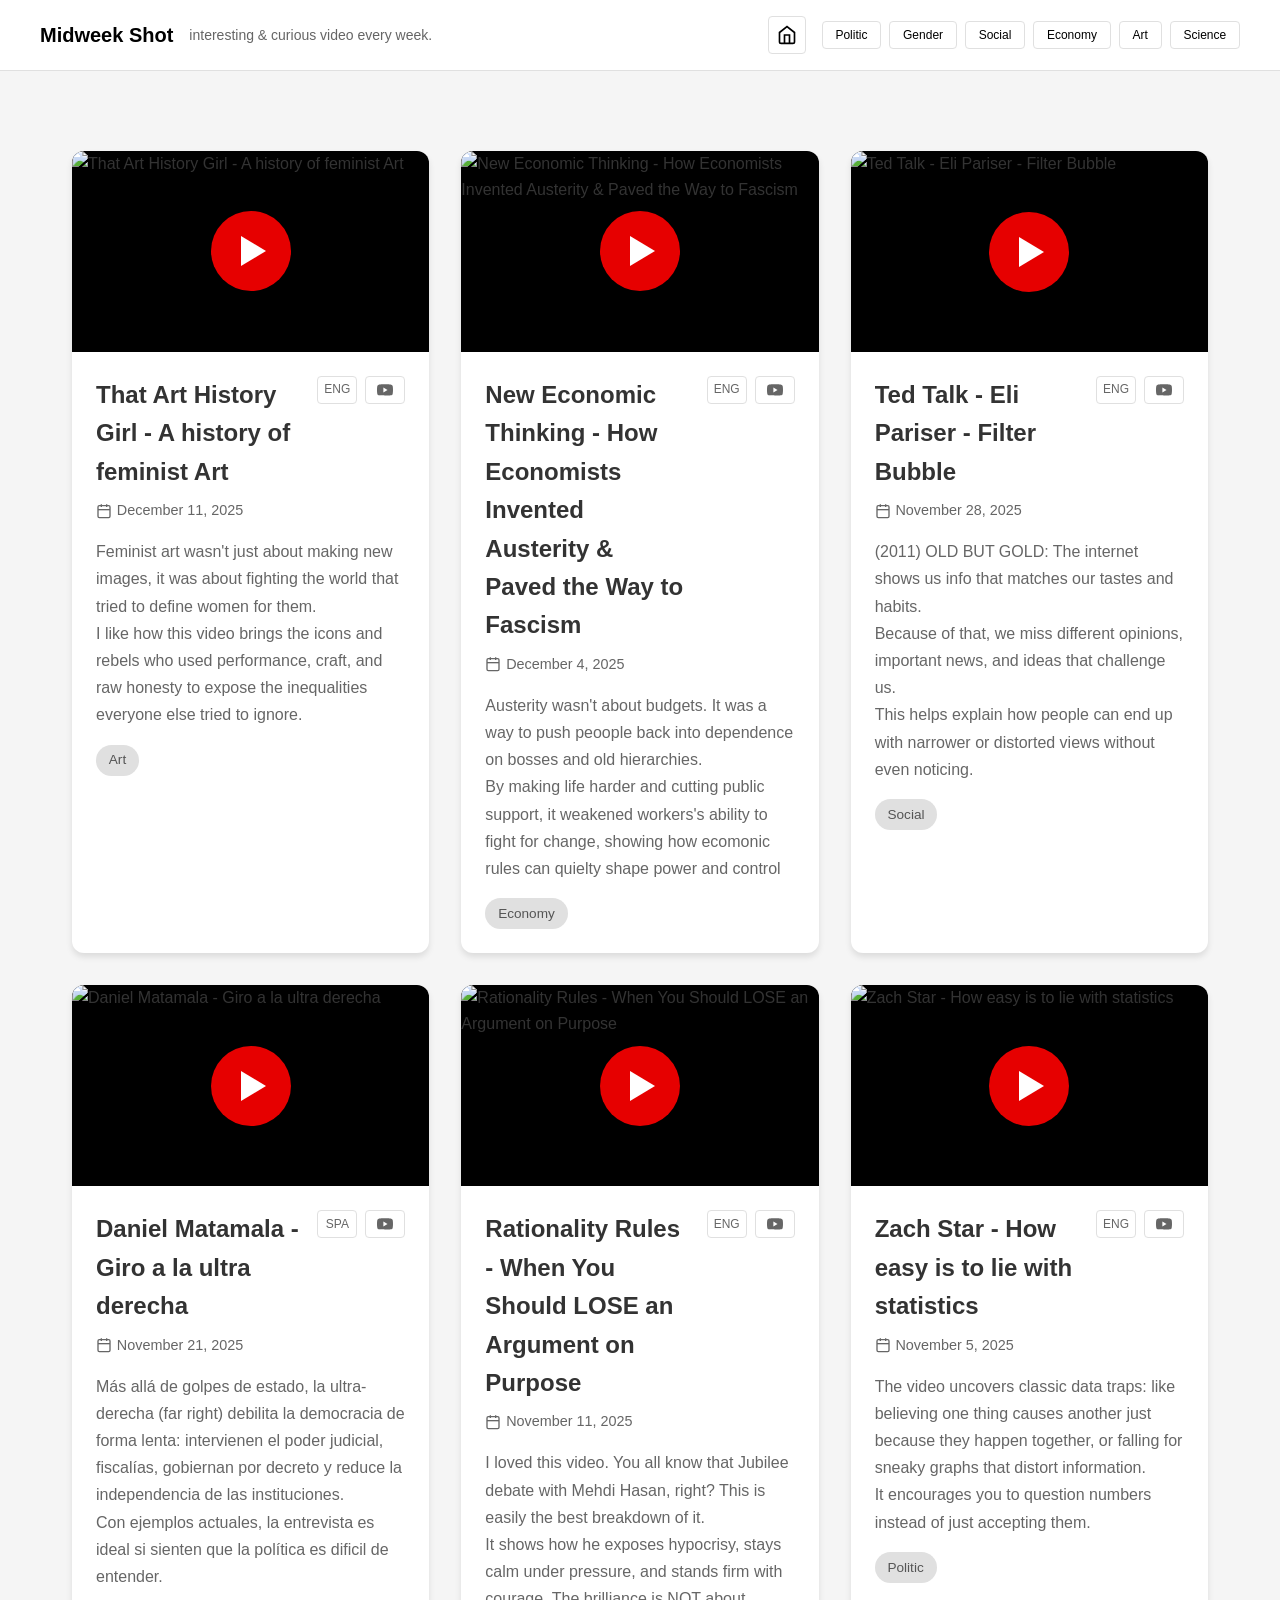
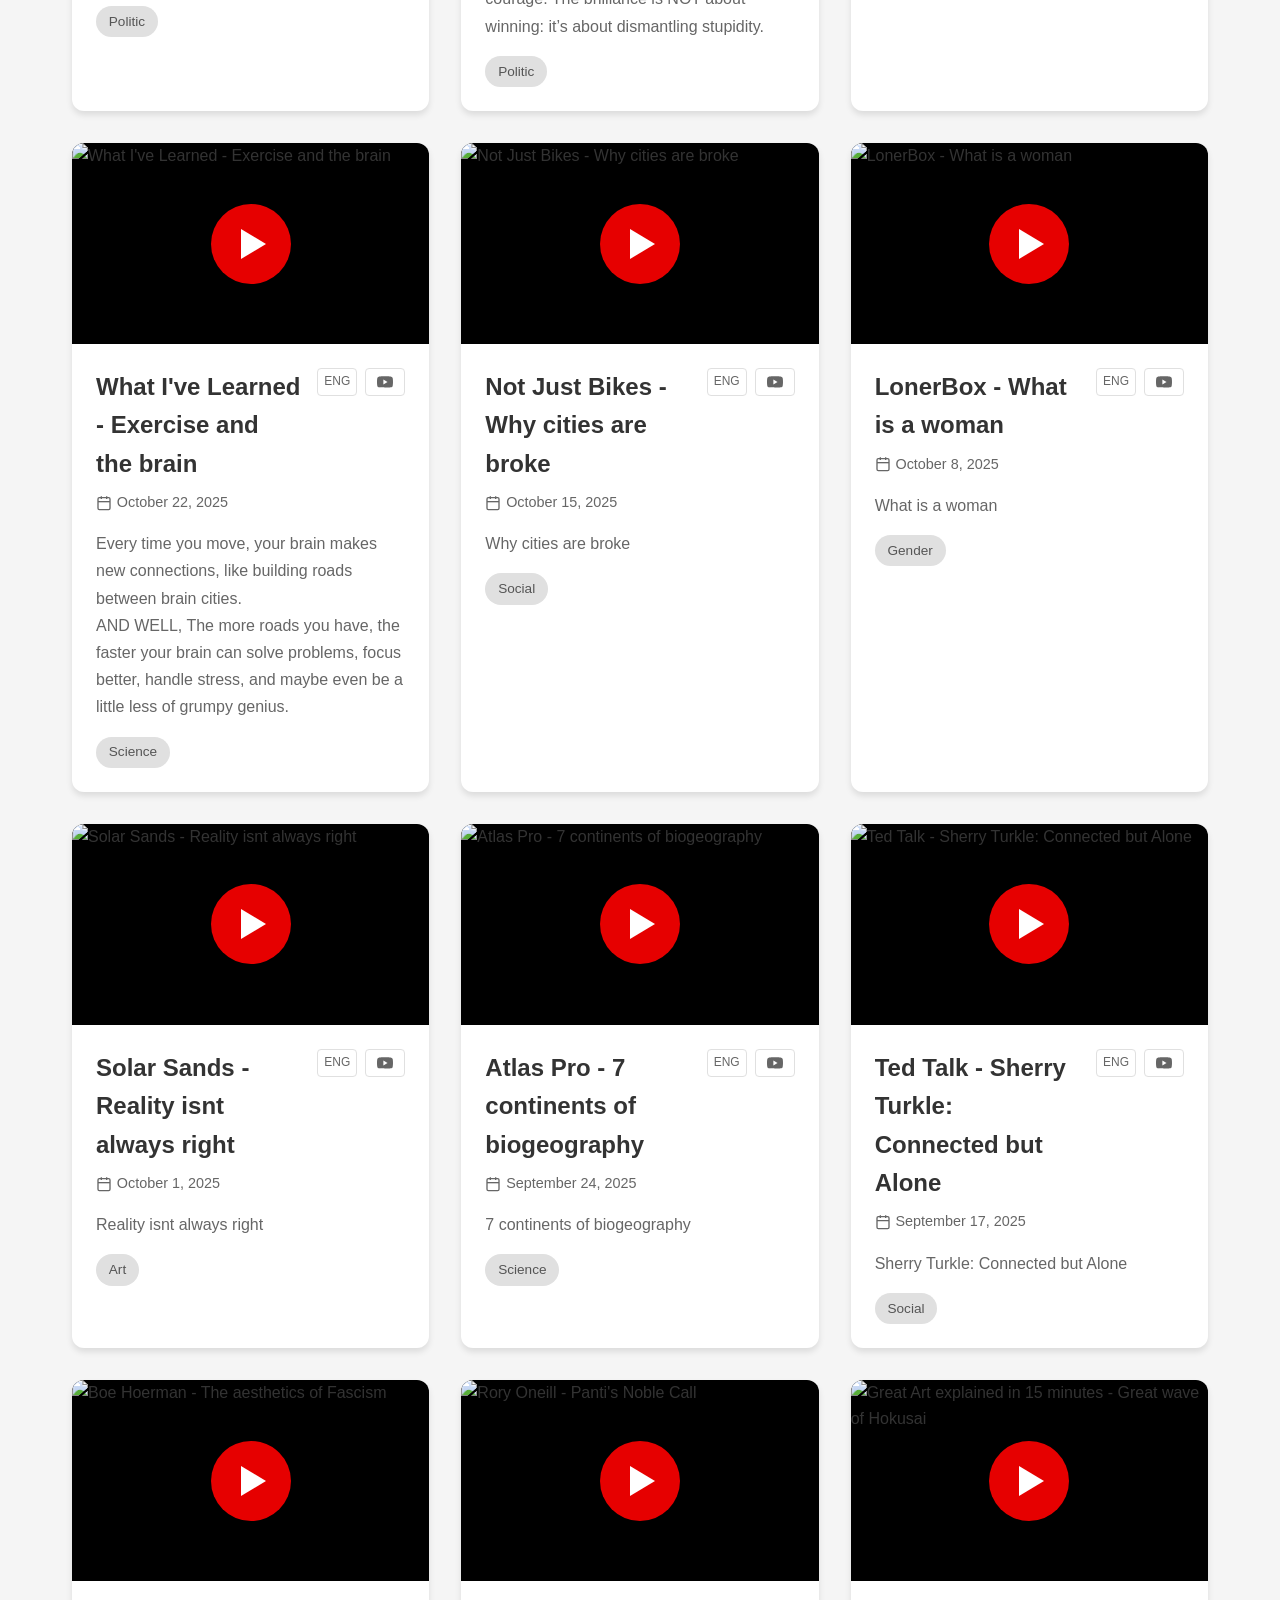
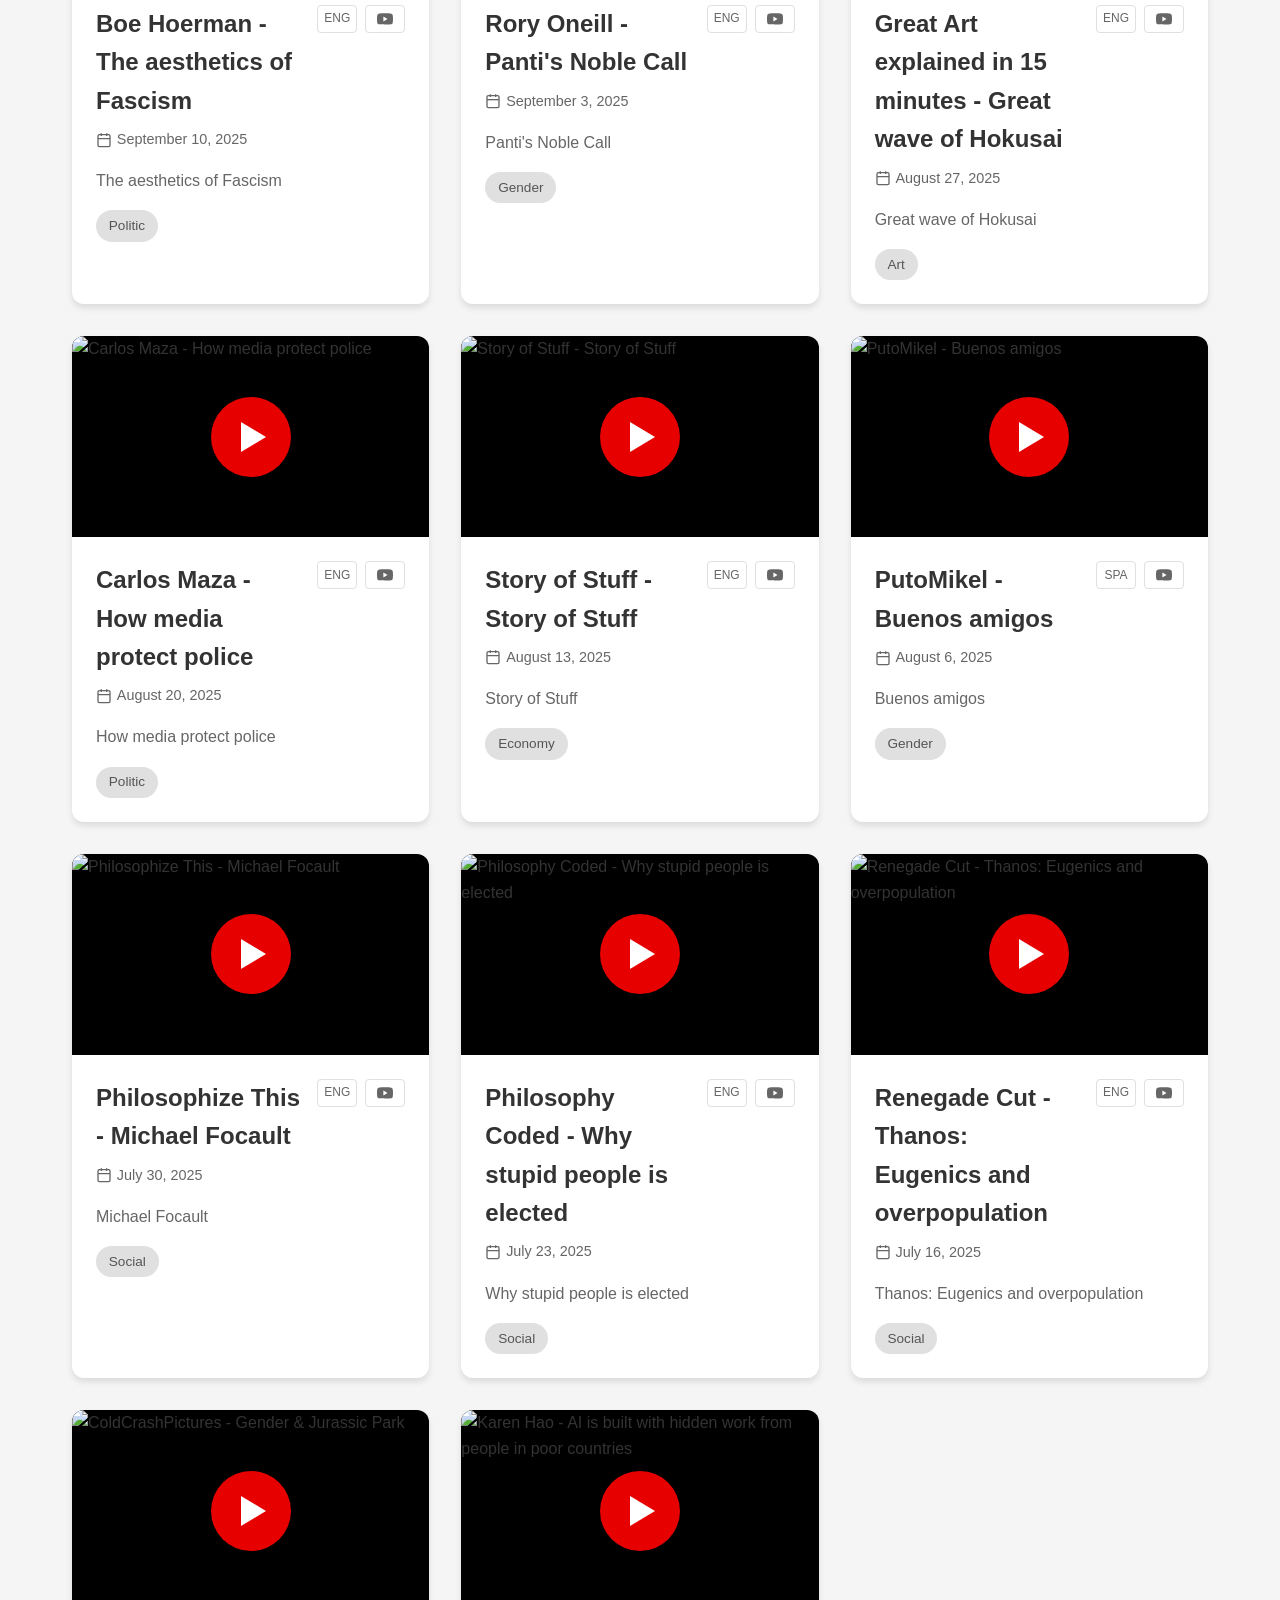
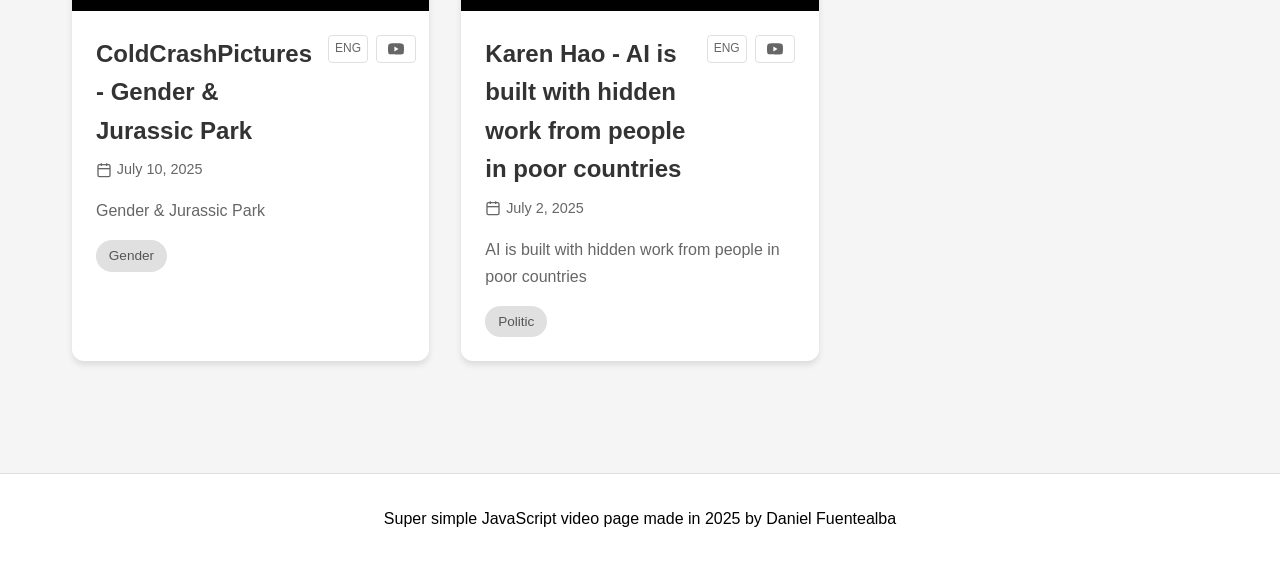
==== commit d587c8f7: "Added new post and some descriptions." ====
--- a/index.html
+++ b/index.html
@@ -11,7 +11,7 @@
 <body>
     <nav class="navbar">
         <div class="nav-content">
-            <a href="/" class="nav-brand">
+            <a href="https://danooki.github.io/Midweek/" class="nav-brand">
                 <h1>Midweek Shot</h1>
                 <p class="subtitle">interesting & curious video every week.</p>
             </a>
@@ -37,6 +37,39 @@
     <main>
         <div class="posts-container">
             
+        <article class="post-card" data-video-id="U8tQJrb3mBk" data-tags="Art">
+            <div class="thumbnail-container">
+                <img src="https://img.youtube.com/vi/U8tQJrb3mBk/maxresdefault.jpg" alt="That Art History Girl - A history of feminist Art" loading="lazy">
+                <div class="play-button"></div>
+            </div>
+            <div class="post-content">
+                <div class="post-header">
+                    <h2 class="post-title">That Art History Girl - A history of feminist Art</h2>
+                    <div class="post-header-badges">
+                        <span class="post-language">ENG</span>
+                        <a href="https://www.youtube.com/watch?v=U8tQJrb3mBk" target="_blank" rel="noopener noreferrer" class="youtube-button" title="Open the video in Youtube">
+    <svg width="16" height="16" viewBox="0 0 24 24" fill="currentColor">
+      <path d="M23.498 6.186a3.016 3.016 0 0 0-2.122-2.136C19.505 3.545 12 3.545 12 3.545s-7.505 0-9.377.505A3.017 3.017 0 0 0 .502 6.186C0 8.07 0 12 0 12s0 3.93.502 5.814a3.016 3.016 0 0 0 2.122 2.136c1.871.505 9.376.505 9.376.505s7.505 0 9.377-.505a3.015 3.015 0 0 0 2.122-2.136C24 15.93 24 12 24 12s0-3.93-.502-5.814zM9.545 15.568V8.432L15.818 12l-6.273 3.568z"/>
+    </svg>
+  </a>
+                    </div>
+                </div>
+                <div class="post-meta">
+                    <span class="post-date">
+                        <svg width="16" height="16" viewBox="0 0 24 24" fill="none" stroke="currentColor" stroke-width="2">
+                            <rect x="3" y="4" width="18" height="18" rx="2" ry="2"></rect>
+                            <line x1="16" y1="2" x2="16" y2="6"></line>
+                            <line x1="8" y1="2" x2="8" y2="6"></line>
+                            <line x1="3" y1="10" x2="21" y2="10"></line>
+                        </svg>
+                        December 11, 2025
+                    </span>
+                </div>
+                <p class="post-description">Feminist art wasn't just about making new images, it was about fighting the world that tried to define women for them.<br>I like how this video brings the icons and rebels who used performance, craft, and raw honesty to expose the inequalities everyone else tried to ignore.</p>
+                <div class="post-tags"><span class="tag">Art</span></div>
+            </div>
+        </article>
+    
         <article class="post-card" data-video-id="ofFR1mD2UOM" data-tags="Economy">
             <div class="thumbnail-container">
                 <img src="https://img.youtube.com/vi/ofFR1mD2UOM/maxresdefault.jpg" alt="New Economic Thinking - How Economists Invented Austerity & Paved the Way to Fascism" loading="lazy">
@@ -65,7 +98,7 @@
                         December 4, 2025
                     </span>
                 </div>
-                <p class="post-description">Austerity wasn't about budgets. It was a way to push peoople back into dependence on bosses and old hierarchies. By making life harder and cutting public support, it weakened workers's ability to fight for change, showing how ecomonic rules can quielty shape power and control</p>
+                <p class="post-description">Austerity wasn't about budgets. It was a way to push peoople back into dependence on bosses and old hierarchies.<br> By making life harder and cutting public support, it weakened workers's ability to fight for change, showing how ecomonic rules can quielty shape power and control</p>
                 <div class="post-tags"><span class="tag">Economy</span></div>
             </div>
         </article>
@@ -98,7 +131,7 @@
                         November 28, 2025
                     </span>
                 </div>
-                <p class="post-description">Eli Pariser - Filter Bubble</p>
+                <p class="post-description">(2011) OLD BUT GOLD: The internet shows us info that matches our tastes and habits.<br>Because of that, we miss different opinions, important news, and ideas that challenge us.<br>This helps explain how people can end up with narrower or distorted views without even noticing.</p>
                 <div class="post-tags"><span class="tag">Social</span></div>
             </div>
         </article>
@@ -131,7 +164,7 @@
                         November 21, 2025
                     </span>
                 </div>
-                <p class="post-description">Giro a la utlra derecha</p>
+                <p class="post-description"> Más allá de golpes de estado, la ultra-derecha (far right) debilita la democracia de forma lenta: intervienen el poder judicial, fiscalías, gobiernan por decreto y reduce la independencia de las instituciones.<br>Con ejemplos actuales, la entrevista es ideal si  sienten que la política es dificil de entender.</p>
                 <div class="post-tags"><span class="tag">Politic</span></div>
             </div>
         </article>
@@ -164,7 +197,7 @@
                         November 11, 2025
                     </span>
                 </div>
-                <p class="post-description">When You Should LOSE an Argument on Purpose</p>
+                <p class="post-description"> I loved this video. You all know that Jubilee debate with Mehdi Hasan, right? This is easily the best breakdown of it.<br>It shows how he exposes hypocrisy, stays calm under pressure, and stands firm with courage. The brilliance is NOT about winning: it’s about dismantling stupidity.</p>
                 <div class="post-tags"><span class="tag">Politic</span></div>
             </div>
         </article>
@@ -197,7 +230,7 @@
                         November 5, 2025
                     </span>
                 </div>
-                <p class="post-description">How easy is to lie with statistics</p>
+                <p class="post-description"> The video uncovers classic data traps: like believing one thing causes another just because they happen together, or falling for sneaky graphs that distort information.<br>It encourages you to question numbers instead of just accepting them.</p>
                 <div class="post-tags"><span class="tag">Politic</span></div>
             </div>
         </article>
@@ -230,7 +263,7 @@
                         October 22, 2025
                     </span>
                 </div>
-                <p class="post-description">Exercise and the brain</p>
+                <p class="post-description">   Every time you move, your brain makes new connections, like building roads between brain cities.<br>AND WELL, The more roads you have, the faster your brain can solve problems, focus better, handle stress, and maybe even be a little less of grumpy genius.</p>
                 <div class="post-tags"><span class="tag">Science</span></div>
             </div>
         </article>
@@ -767,7 +800,7 @@
     </main>
 
     <footer>
-        <p>Super simple JavaScript video blog made in 2025 by Daniel Fuentealba</p>
+        <p>Super simple JavaScript video page made in 2025 by Daniel Fuentealba</p>
     </footer>
 
     <!-- Video Modal -->
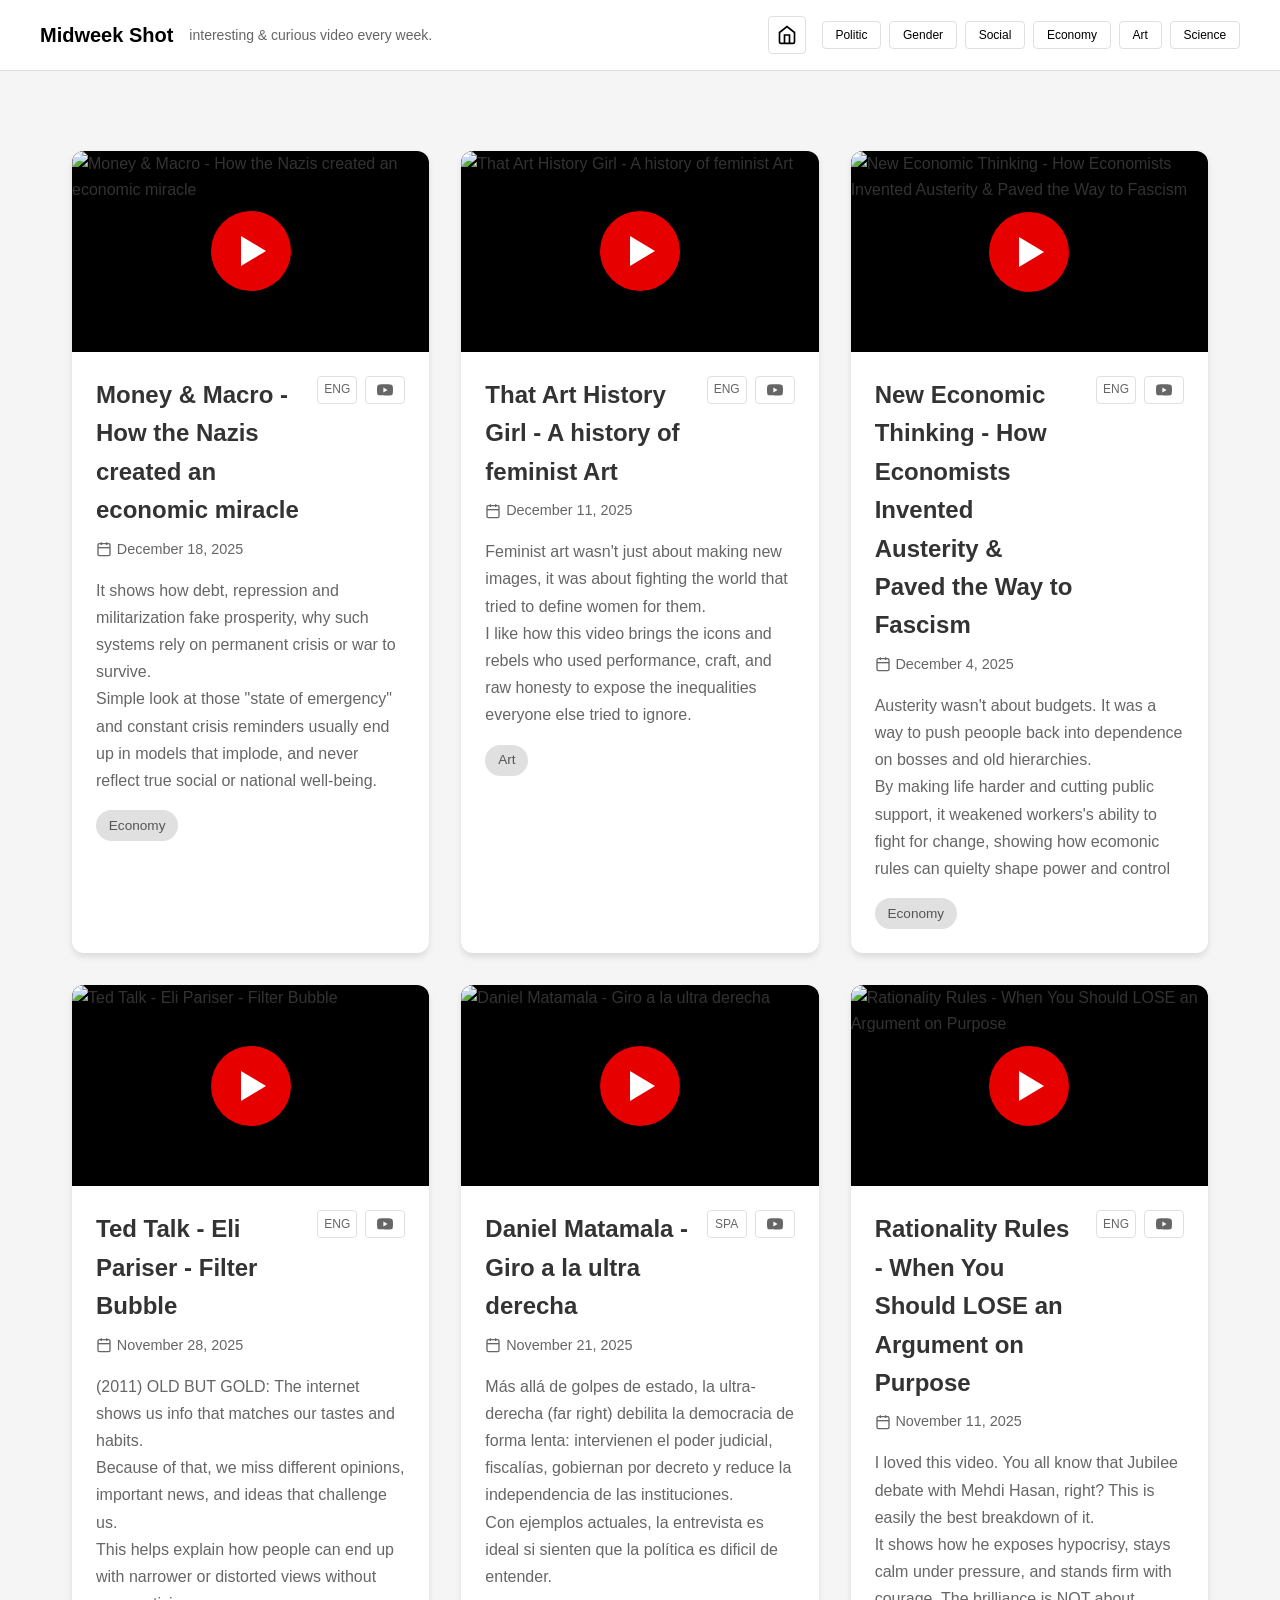
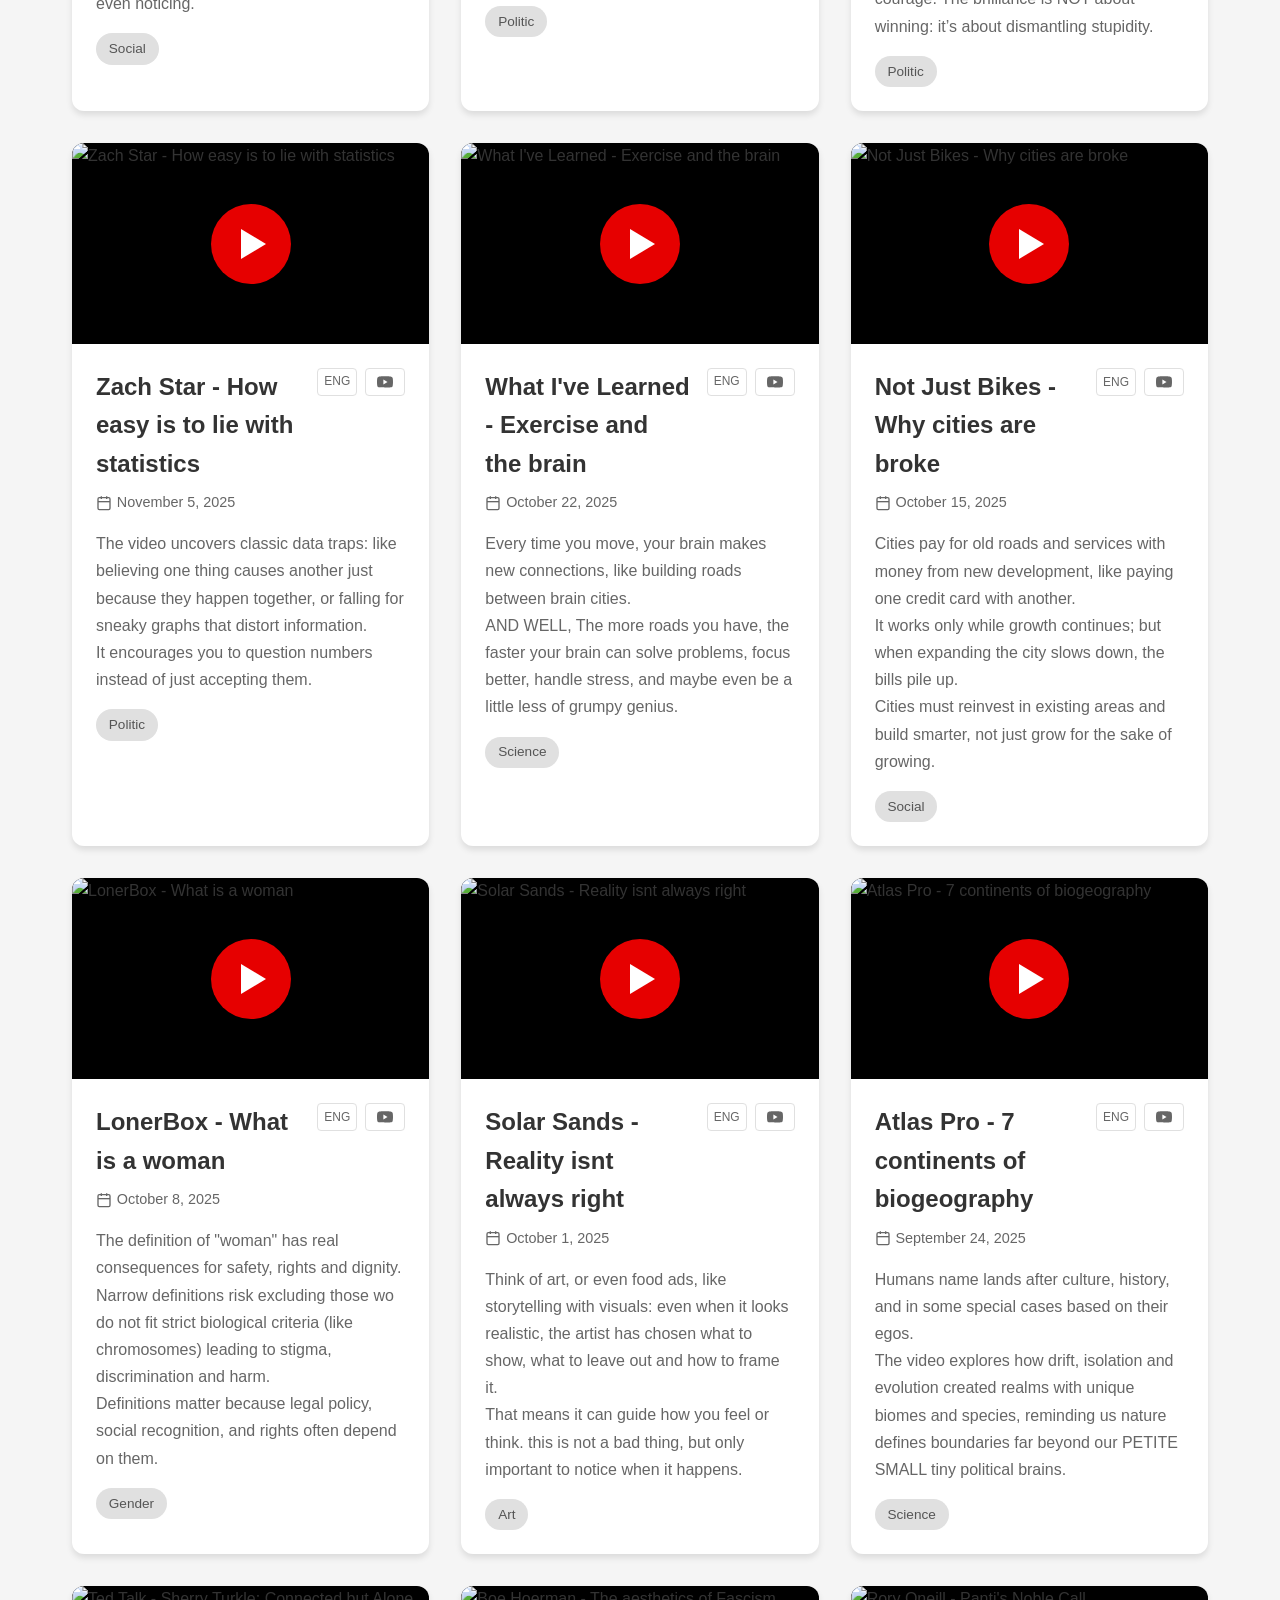
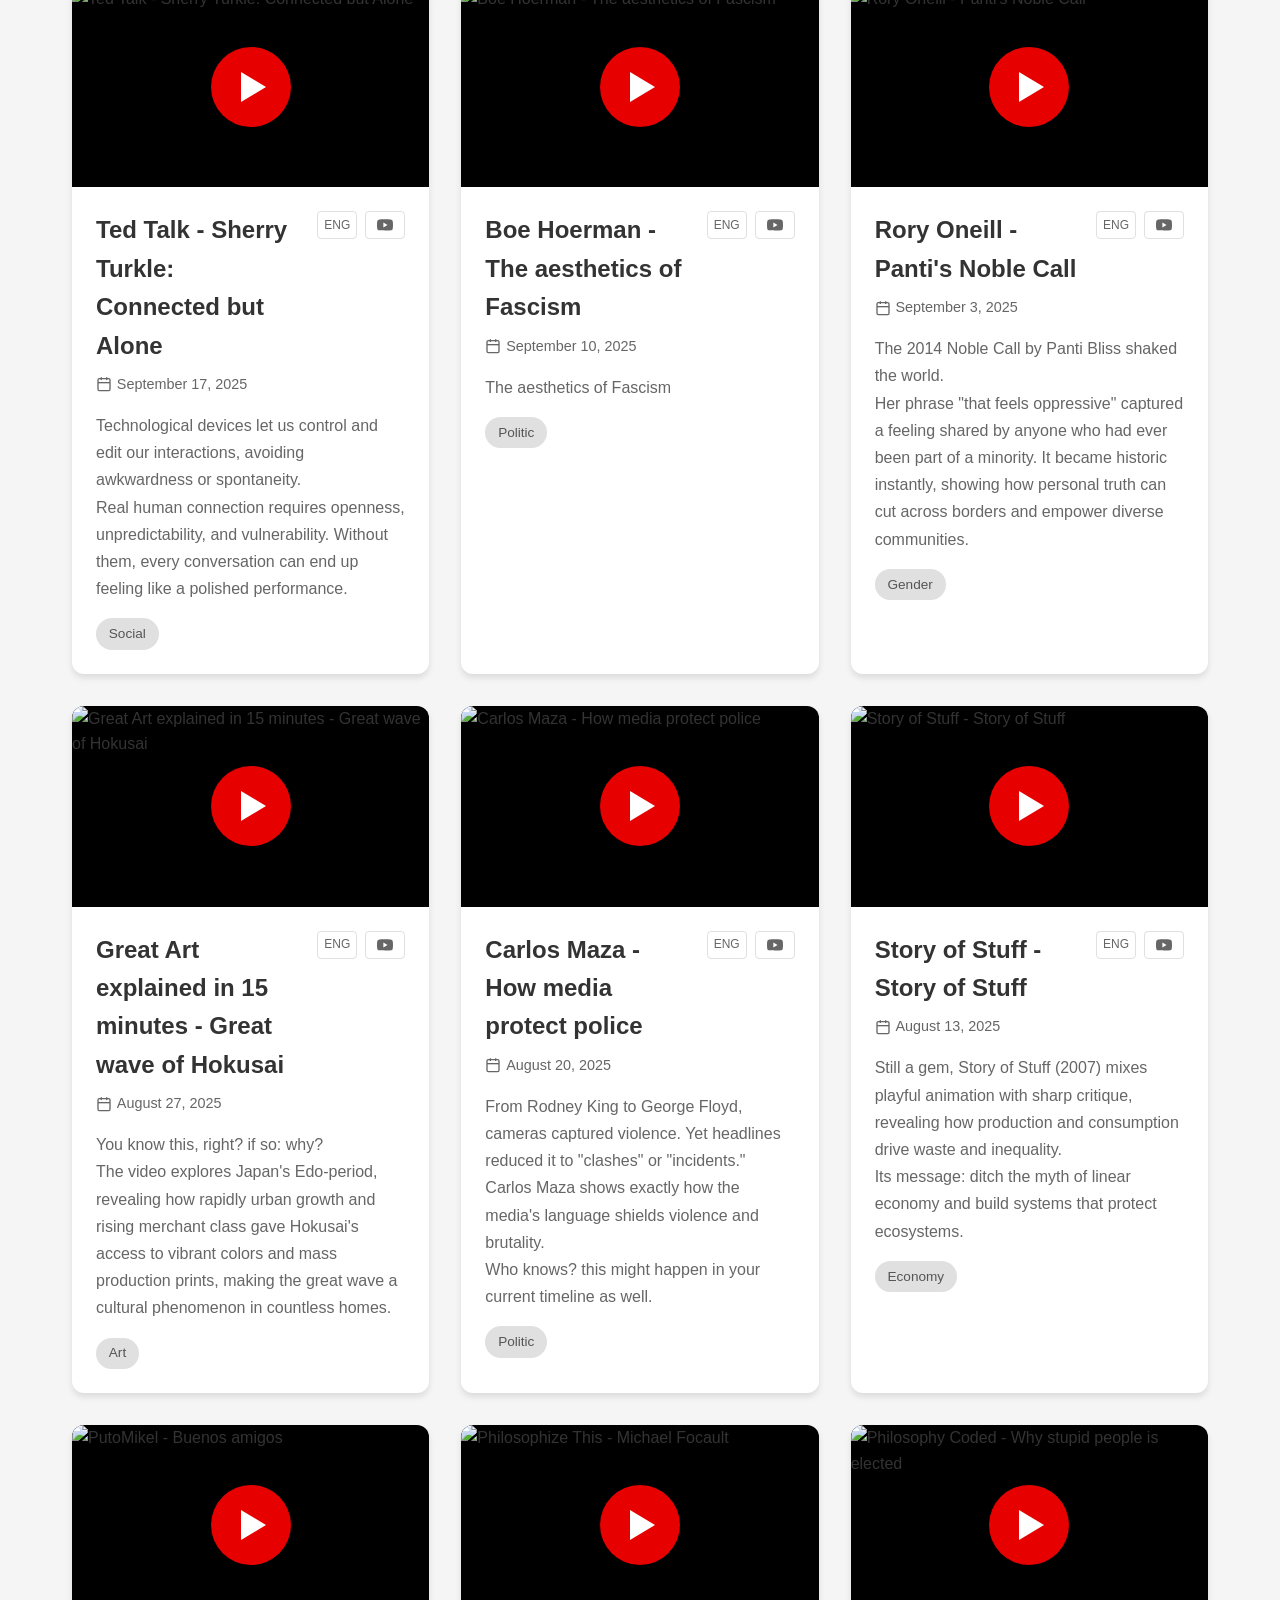
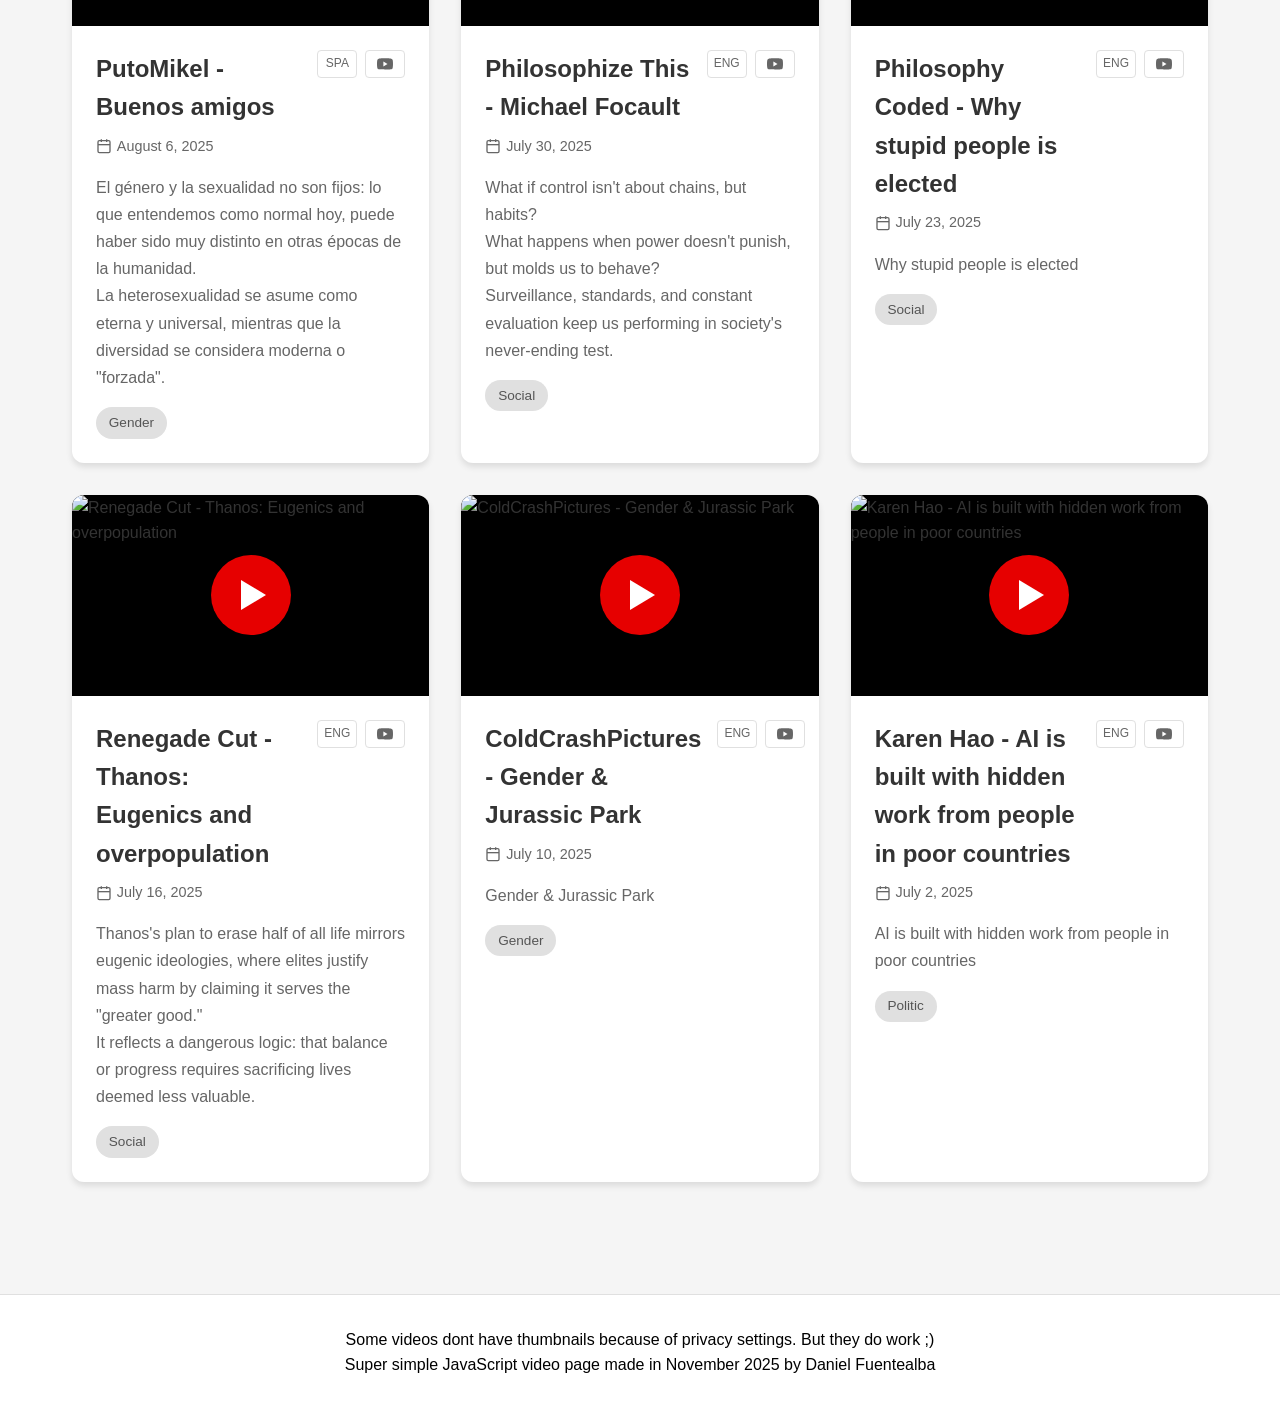
==== commit 3a3330cb: "built index.html by node build.js" ====
--- a/index.html
+++ b/index.html
@@ -37,6 +37,39 @@
     <main>
         <div class="posts-container">
             
+        <article class="post-card" data-video-id="yRlbUeji01U" data-tags="Economy">
+            <div class="thumbnail-container">
+                <img src="https://img.youtube.com/vi/yRlbUeji01U/maxresdefault.jpg" alt="Money & Macro - How the Nazis created an economic miracle" loading="lazy">
+                <div class="play-button"></div>
+            </div>
+            <div class="post-content">
+                <div class="post-header">
+                    <h2 class="post-title">Money & Macro - How the Nazis created an economic miracle</h2>
+                    <div class="post-header-badges">
+                        <span class="post-language">ENG</span>
+                        <a href="https://www.youtube.com/watch?v=yRlbUeji01U" target="_blank" rel="noopener noreferrer" class="youtube-button" title="Open the video in Youtube">
+    <svg width="16" height="16" viewBox="0 0 24 24" fill="currentColor">
+      <path d="M23.498 6.186a3.016 3.016 0 0 0-2.122-2.136C19.505 3.545 12 3.545 12 3.545s-7.505 0-9.377.505A3.017 3.017 0 0 0 .502 6.186C0 8.07 0 12 0 12s0 3.93.502 5.814a3.016 3.016 0 0 0 2.122 2.136c1.871.505 9.376.505 9.376.505s7.505 0 9.377-.505a3.015 3.015 0 0 0 2.122-2.136C24 15.93 24 12 24 12s0-3.93-.502-5.814zM9.545 15.568V8.432L15.818 12l-6.273 3.568z"/>
+    </svg>
+  </a>
+                    </div>
+                </div>
+                <div class="post-meta">
+                    <span class="post-date">
+                        <svg width="16" height="16" viewBox="0 0 24 24" fill="none" stroke="currentColor" stroke-width="2">
+                            <rect x="3" y="4" width="18" height="18" rx="2" ry="2"></rect>
+                            <line x1="16" y1="2" x2="16" y2="6"></line>
+                            <line x1="8" y1="2" x2="8" y2="6"></line>
+                            <line x1="3" y1="10" x2="21" y2="10"></line>
+                        </svg>
+                        December 18, 2025
+                    </span>
+                </div>
+                <p class="post-description">It shows how debt, repression and militarization fake prosperity, why such systems rely on permanent crisis or war to survive.<br>Simple look at those "state of emergency" and constant crisis reminders usually end up in models that implode, and never reflect true social or national well-being.</p>
+                <div class="post-tags"><span class="tag">Economy</span></div>
+            </div>
+        </article>
+    
         <article class="post-card" data-video-id="U8tQJrb3mBk" data-tags="Art">
             <div class="thumbnail-container">
                 <img src="https://img.youtube.com/vi/U8tQJrb3mBk/maxresdefault.jpg" alt="That Art History Girl - A history of feminist Art" loading="lazy">
@@ -263,7 +296,7 @@
                         October 22, 2025
                     </span>
                 </div>
-                <p class="post-description">   Every time you move, your brain makes new connections, like building roads between brain cities.<br>AND WELL, The more roads you have, the faster your brain can solve problems, focus better, handle stress, and maybe even be a little less of grumpy genius.</p>
+                <p class="post-description"> Every time you move, your brain makes new connections, like building roads between brain cities.<br>AND WELL, The more roads you have, the faster your brain can solve problems, focus better, handle stress, and maybe even be a little less of grumpy genius.</p>
                 <div class="post-tags"><span class="tag">Science</span></div>
             </div>
         </article>
@@ -296,7 +329,7 @@
                         October 15, 2025
                     </span>
                 </div>
-                <p class="post-description">Why cities are broke</p>
+                <p class="post-description">Cities pay for old roads and services with money from new development, like paying one credit card with another.<br>It works only while growth continues; but when expanding the city slows down, the bills pile up.<br>Cities must reinvest in existing areas and build smarter, not just grow for the sake of growing.</p>
                 <div class="post-tags"><span class="tag">Social</span></div>
             </div>
         </article>
@@ -329,7 +362,7 @@
                         October 8, 2025
                     </span>
                 </div>
-                <p class="post-description">What is a woman</p>
+                <p class="post-description">The definition of "woman" has real consequences for safety, rights and dignity. Narrow definitions risk excluding those wo do not fit strict biological criteria (like chromosomes) leading to stigma, discrimination and harm.<br>Definitions matter because legal policy, social recognition, and rights often depend on them.</p>
                 <div class="post-tags"><span class="tag">Gender</span></div>
             </div>
         </article>
@@ -362,7 +395,7 @@
                         October 1, 2025
                     </span>
                 </div>
-                <p class="post-description">Reality isnt always right</p>
+                <p class="post-description">Think of art, or even food ads, like storytelling with visuals: even when it looks realistic, the artist has chosen what to show, what to leave out and how to frame it.<br>That means it can guide how you feel or think. this is not a bad thing, but only important to notice when it happens.</p>
                 <div class="post-tags"><span class="tag">Art</span></div>
             </div>
         </article>
@@ -395,7 +428,7 @@
                         September 24, 2025
                     </span>
                 </div>
-                <p class="post-description">7 continents of biogeography</p>
+                <p class="post-description">Humans name lands after culture, history, and in some special cases based on their egos.<br>The video explores how drift, isolation and evolution created realms with unique biomes and species, reminding us nature defines boundaries far beyond our PETITE SMALL tiny political brains.</p>
                 <div class="post-tags"><span class="tag">Science</span></div>
             </div>
         </article>
@@ -428,7 +461,7 @@
                         September 17, 2025
                     </span>
                 </div>
-                <p class="post-description">Sherry Turkle: Connected but Alone</p>
+                <p class="post-description">Technological devices let us control and edit our interactions, avoiding awkwardness or spontaneity.<br>Real human connection requires openness, unpredictability, and vulnerability. Without them, every conversation can end up feeling like a polished performance.</p>
                 <div class="post-tags"><span class="tag">Social</span></div>
             </div>
         </article>
@@ -494,7 +527,7 @@
                         September 3, 2025
                     </span>
                 </div>
-                <p class="post-description">Panti's Noble Call</p>
+                <p class="post-description">The 2014 Noble Call by Panti Bliss shaked the world.<br>Her phrase "that feels oppressive" captured a feeling shared by anyone who had ever been part of a minority. It became historic instantly, showing how personal truth can cut across borders and empower diverse communities.</p>
                 <div class="post-tags"><span class="tag">Gender</span></div>
             </div>
         </article>
@@ -527,7 +560,7 @@
                         August 27, 2025
                     </span>
                 </div>
-                <p class="post-description">Great wave of Hokusai</p>
+                <p class="post-description">You know this, right? if so: why?<br>The video explores Japan's Edo-period, revealing how rapidly urban growth and rising merchant class gave Hokusai's access to vibrant colors and mass production prints, making the great wave a cultural phenomenon in countless homes.</p>
                 <div class="post-tags"><span class="tag">Art</span></div>
             </div>
         </article>
@@ -560,7 +593,7 @@
                         August 20, 2025
                     </span>
                 </div>
-                <p class="post-description">How media protect police</p>
+                <p class="post-description">From Rodney King to George Floyd, cameras captured violence. Yet headlines reduced it to "clashes" or "incidents."<br>Carlos Maza shows exactly how the media's language shields violence and brutality.<br>Who knows? this might happen in your current timeline as well.</p>
                 <div class="post-tags"><span class="tag">Politic</span></div>
             </div>
         </article>
@@ -593,7 +626,7 @@
                         August 13, 2025
                     </span>
                 </div>
-                <p class="post-description">Story of Stuff</p>
+                <p class="post-description">Still a gem, Story of Stuff (2007) mixes playful animation with sharp critique, revealing how production and consumption drive waste and inequality.<br>Its message: ditch the myth of linear economy and build systems that protect ecosystems.</p>
                 <div class="post-tags"><span class="tag">Economy</span></div>
             </div>
         </article>
@@ -626,7 +659,7 @@
                         August 6, 2025
                     </span>
                 </div>
-                <p class="post-description">Buenos amigos</p>
+                <p class="post-description">El género y la sexualidad no son fijos: lo que entendemos como normal hoy, puede haber sido muy distinto en otras épocas de la humanidad.<br>La heterosexualidad se asume como eterna y universal, mientras que la diversidad se considera moderna o "forzada".</p>
                 <div class="post-tags"><span class="tag">Gender</span></div>
             </div>
         </article>
@@ -659,7 +692,7 @@
                         July 30, 2025
                     </span>
                 </div>
-                <p class="post-description">Michael Focault</p>
+                <p class="post-description">What if control isn't about chains, but habits?<br>What happens when power doesn't punish, but molds us to behave?<br>Surveillance, standards, and constant evaluation keep us performing in society's never-ending test.</p>
                 <div class="post-tags"><span class="tag">Social</span></div>
             </div>
         </article>
@@ -725,7 +758,7 @@
                         July 16, 2025
                     </span>
                 </div>
-                <p class="post-description">Thanos: Eugenics and overpopulation</p>
+                <p class="post-description">Thanos's plan to erase half of all life mirrors eugenic ideologies, where elites justify mass harm by claiming it serves the "greater good."<br>It reflects a dangerous logic: that balance or progress requires sacrificing lives deemed less valuable.</p>
                 <div class="post-tags"><span class="tag">Social</span></div>
             </div>
         </article>
@@ -800,7 +833,8 @@
     </main>
 
     <footer>
-        <p>Super simple JavaScript video page made in 2025 by Daniel Fuentealba</p>
+        <p>Some videos dont have thumbnails because of privacy settings. But they do work ;)</p>
+        <p>Super simple JavaScript video page made in November 2025 by Daniel Fuentealba</p>
     </footer>
 
     <!-- Video Modal -->
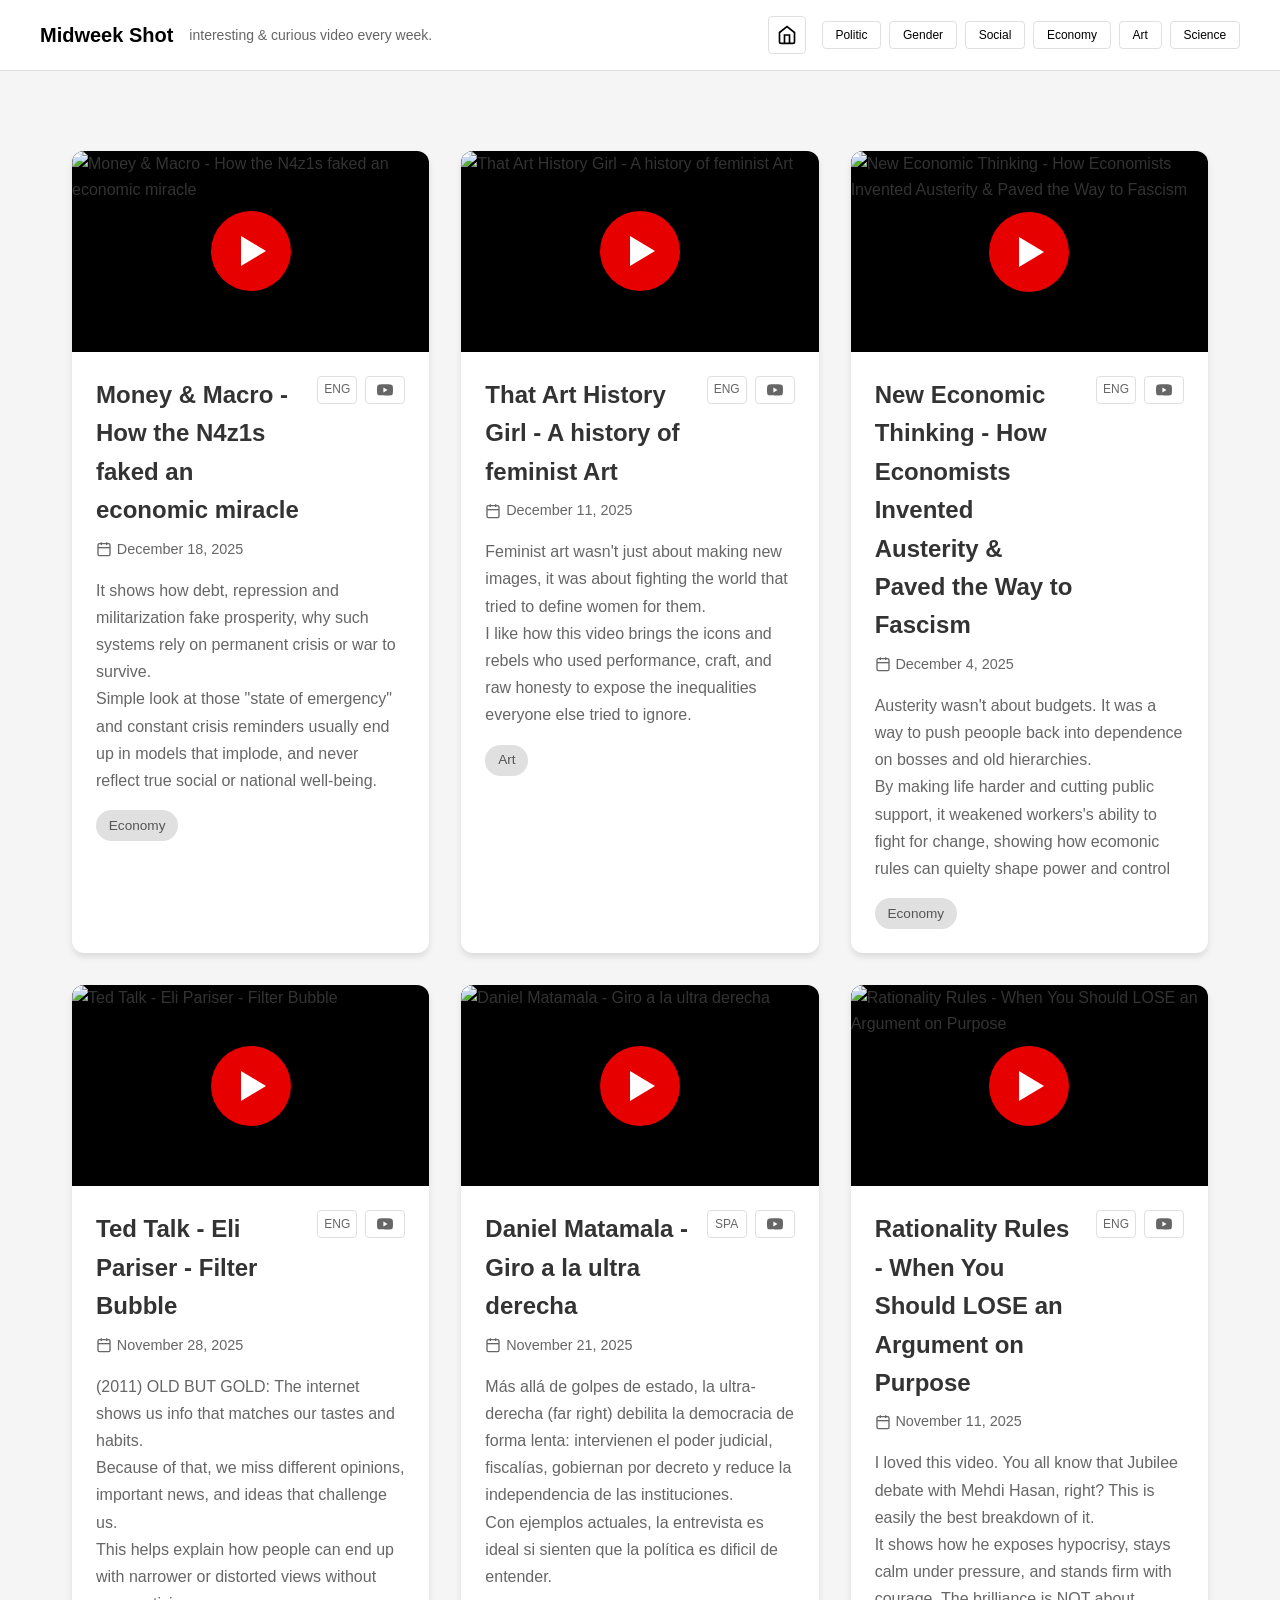
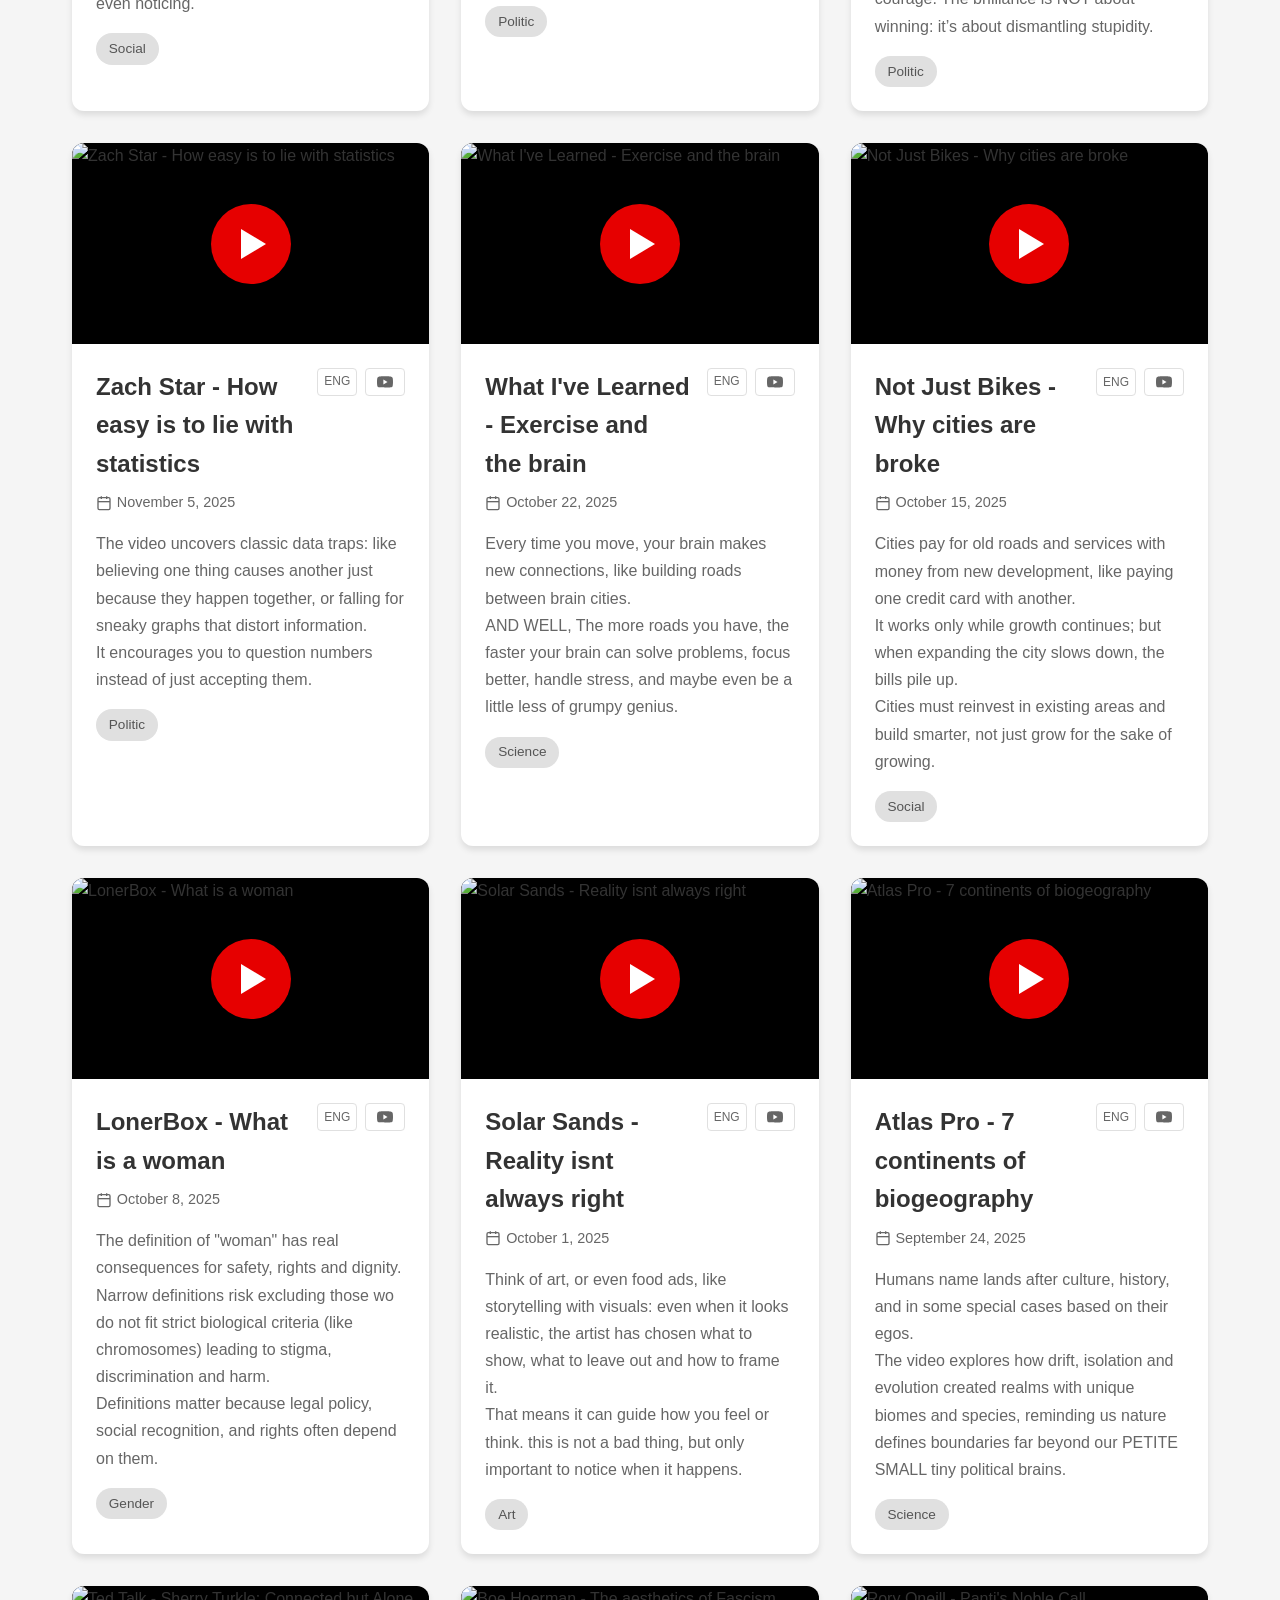
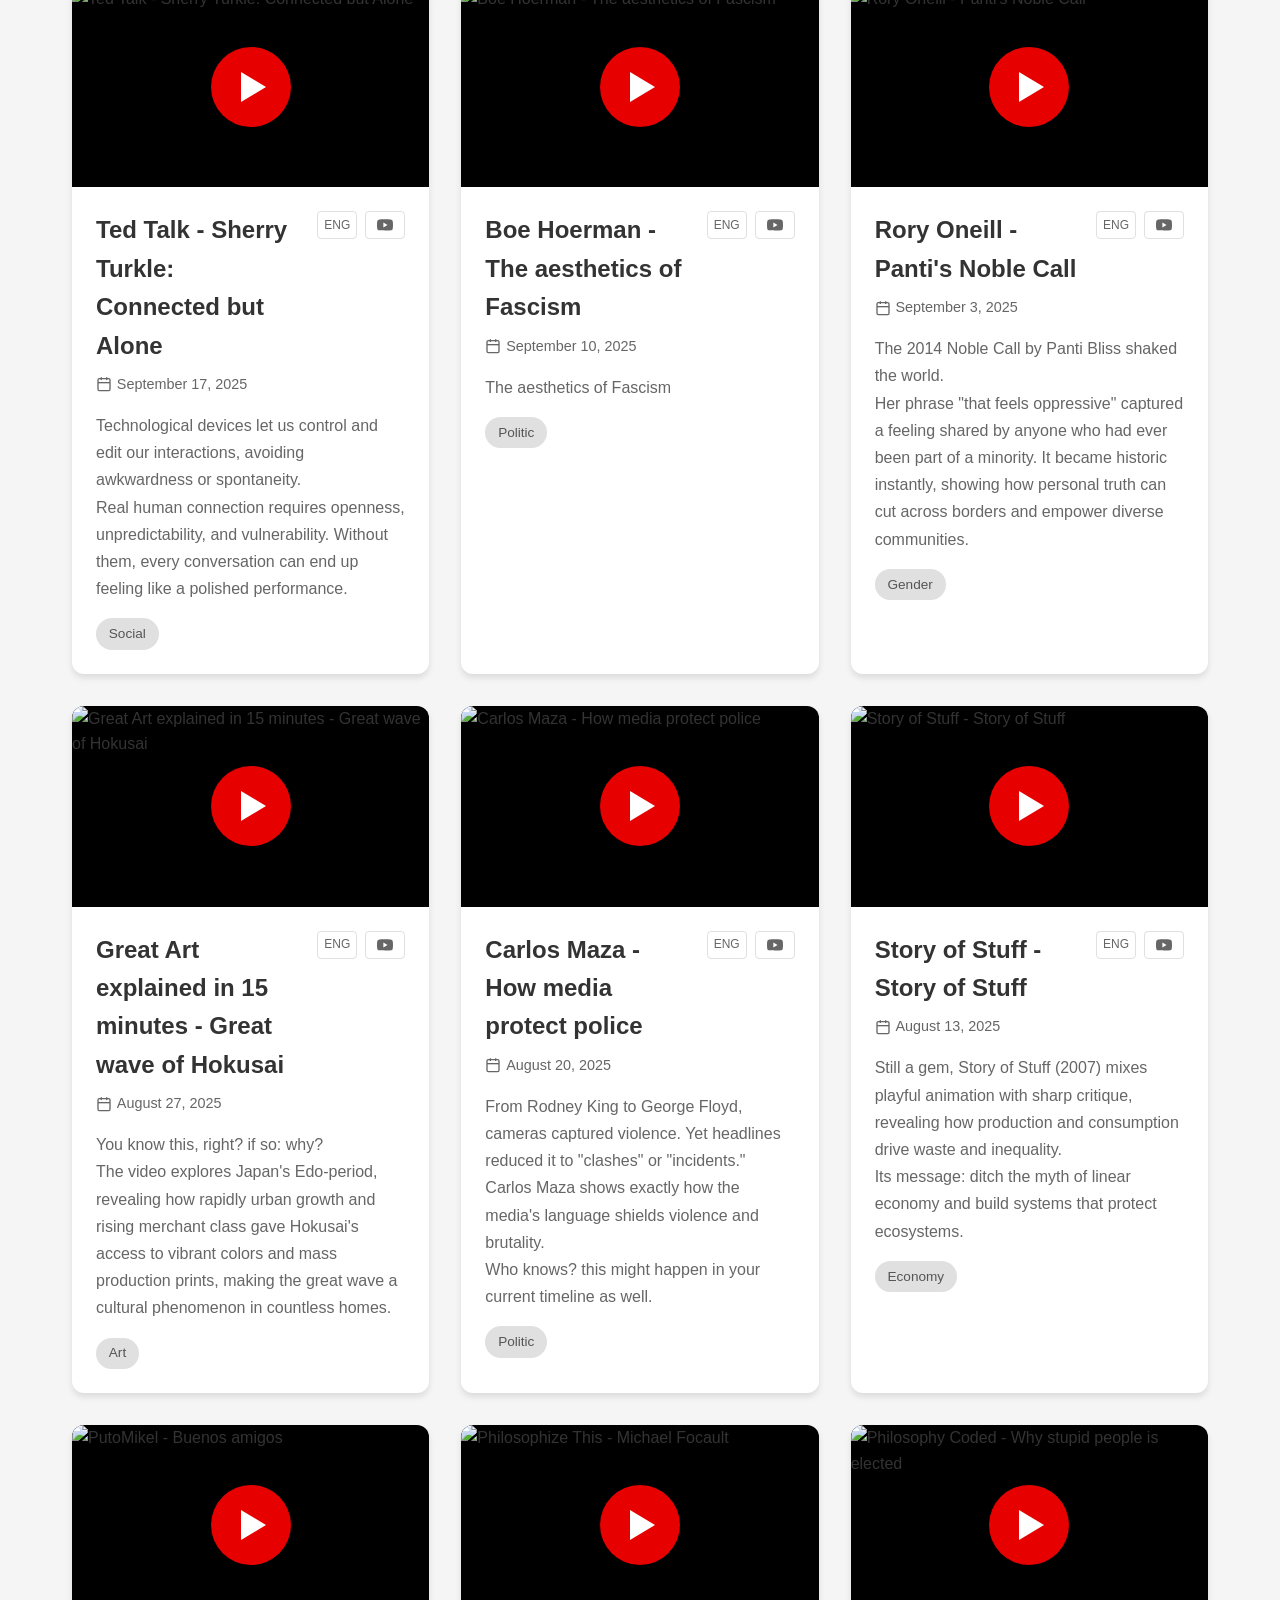
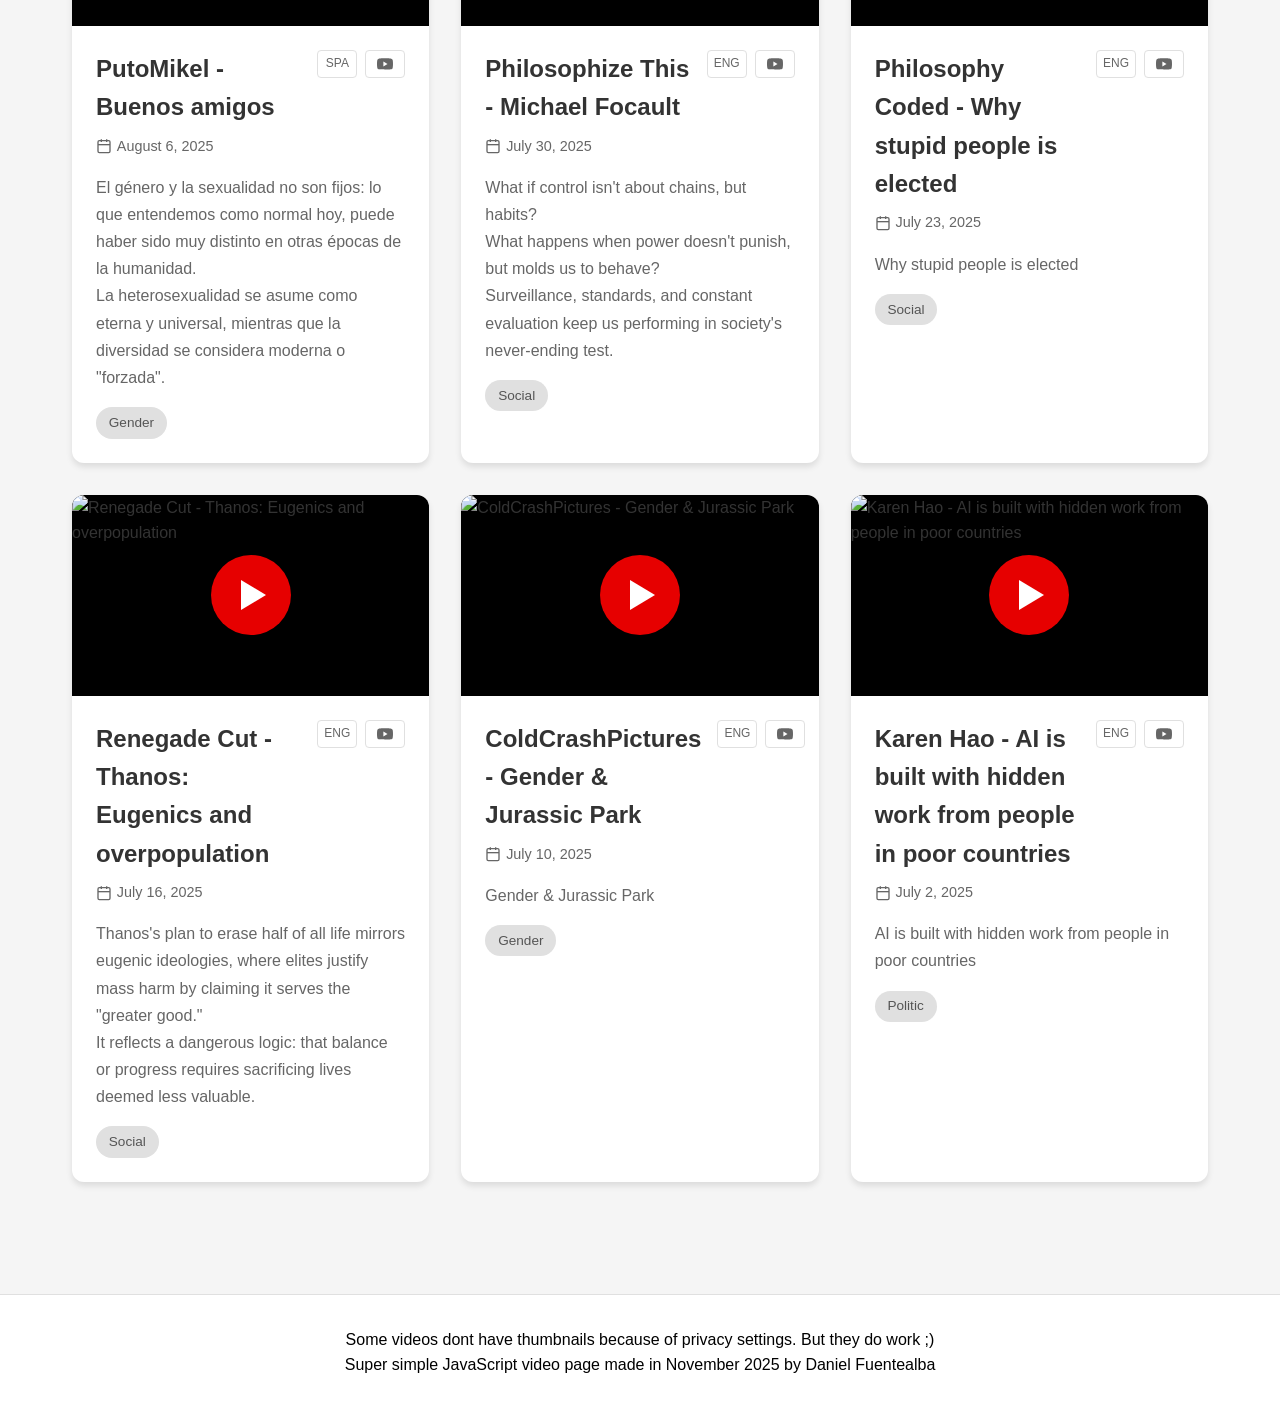
==== commit cc138258: "fixed one typo" ====
--- a/index.html
+++ b/index.html
@@ -39,12 +39,12 @@
             
         <article class="post-card" data-video-id="yRlbUeji01U" data-tags="Economy">
             <div class="thumbnail-container">
-                <img src="https://img.youtube.com/vi/yRlbUeji01U/maxresdefault.jpg" alt="Money & Macro - How the Nazis created an economic miracle" loading="lazy">
-                <div class="play-button"></div>
-            </div>
-            <div class="post-content">
-                <div class="post-header">
-                    <h2 class="post-title">Money & Macro - How the Nazis created an economic miracle</h2>
+                <img src="https://img.youtube.com/vi/yRlbUeji01U/maxresdefault.jpg" alt="Money & Macro - How the N4z1s faked an economic miracle" loading="lazy">
+                <div class="play-button"></div>
+            </div>
+            <div class="post-content">
+                <div class="post-header">
+                    <h2 class="post-title">Money & Macro - How the N4z1s faked an economic miracle</h2>
                     <div class="post-header-badges">
                         <span class="post-language">ENG</span>
                         <a href="https://www.youtube.com/watch?v=yRlbUeji01U" target="_blank" rel="noopener noreferrer" class="youtube-button" title="Open the video in Youtube">
